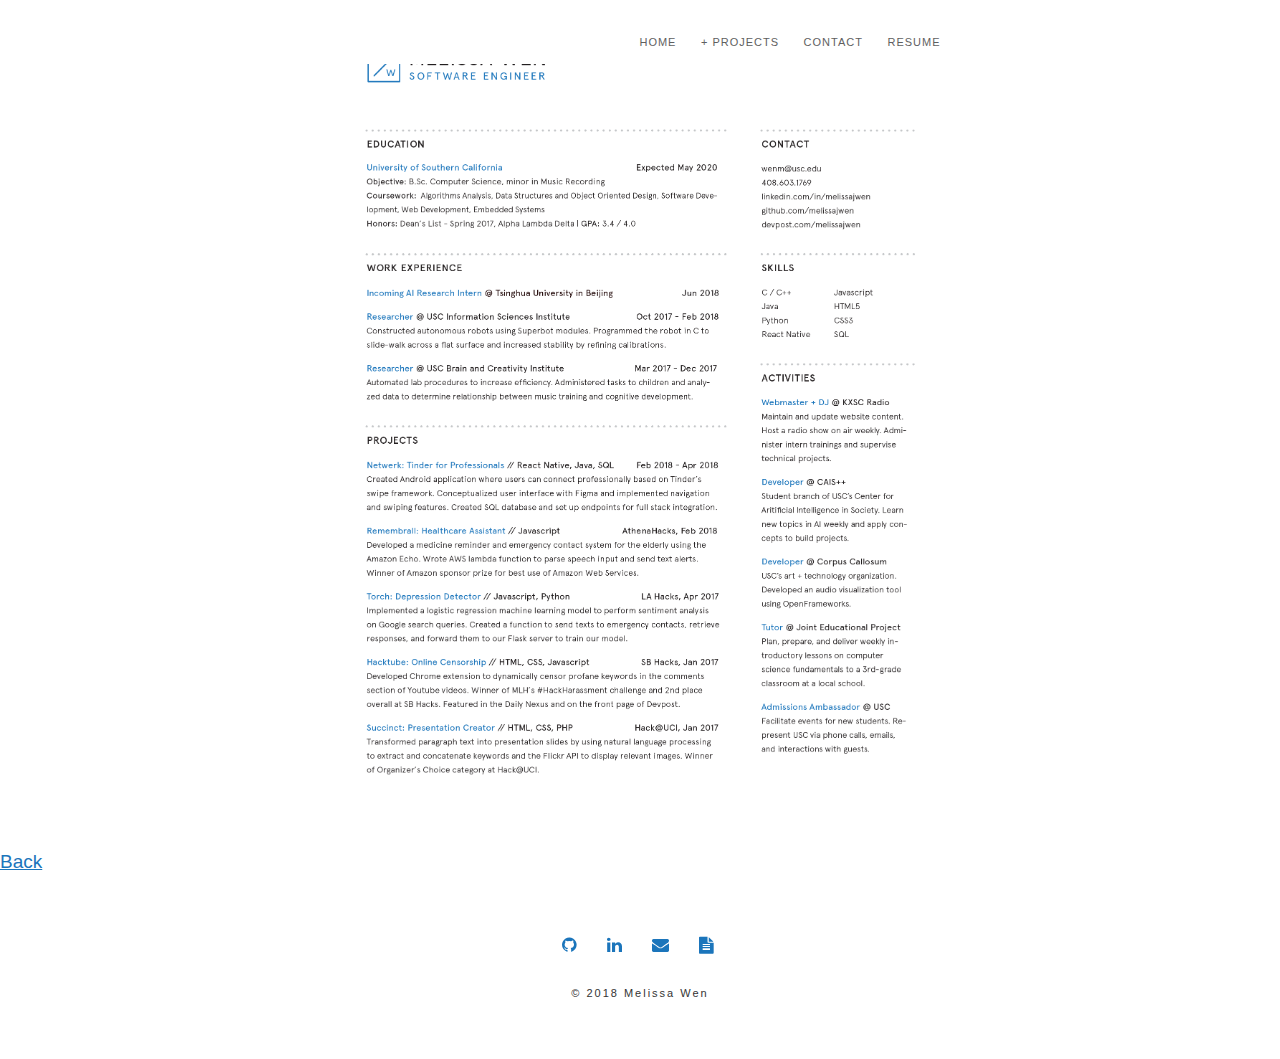
==== resume.html @ 757fb048 "redesign" ====
<!DOCTYPE html>
<html lang="en">
<head>

<meta charset="UTF-8">
<meta http-equiv="X-UA-Compatible" content="IE=edge">
<meta name="viewport" content="width=device-width, initial-scale=1, maximum-scale=1, user-scalable=no">
<title>Melissa Wen</title>
<meta name="description" content="">
<meta name="author" content="">
<meta name="keywords" content="Melissa Wen software engineer">

<!-- Mobile Specific Metas -->
<meta name="viewport" content="width=device-width, initial-scale=1">

<!-- FONT -->
<link href="//fonts.googleapis.com/css?family=Raleway:400,300,600" rel="stylesheet" type="text/css">
<link rel="stylesheet" href="https://maxcdn.bootstrapcdn.com/font-awesome/4.6.3/css/font-awesome.min.css">

<!-- CSS -->
<link rel="stylesheet" href="css/normalize.css">
<link rel="stylesheet" href="css/skeleton.css">

<!-- JS -->
<script src="js/jquery-1.11.3.min.js"></script>
<script src="js/bootstrap.min.js"></script>
<script src="js/ga.js"></script>


<!-- Favicon -->
<!-- –––––––––––––––––––––––––––––––––––––––––––––––––– -->
<!-- <link rel="shortcut icon" href="favicon.ico"> -->

<div id="navbar">
  <div class="row" style="width:125%; margin:auto" id="nav">
    <ul>
      <li><a href="index.html"><h6 style="color:#5f5f5f">HOME</h6></a></li>
      <li><a href="index.html"><h6 style="color:#5f5f5f">+ PROJECTS</h6></a></li> 
      <li><a href="index.html"><h6 style="color:#5f5f5f">CONTACT</h6></a></li> 
      <li><a href="resume.html"><h6 style="color:#5f5f5f">RESUME</h6></a></li> 
    </ul>
  </div>
</div>

</head>
<body>
    <p style="text-align:center;"><img src="resume.png" style="width:50%;"></p>
</div>

<h4><a href="index.html">Back</a></h4>

<footer>
  <div class="social">
    <a href="https://www.github.com/melissajwen" target="_blank" id="hvr-float">
    <i class="fa fa-github" aria-hidden="true"></i></a>
    <a href="https://www.linkedin.com/in/melissajwen" target="_blank"  id="hvr-float">
    <i class="fa fa-linkedin" aria-hidden="true"></i></a>
    <a href="mailto:wenm@usc.edu" id="hvr-float">
    <i class="fa fa-envelope" aria-hidden="true"></i></a>
    <a href="resume.html" id="hvr-float">
    <i class="fa fa-file-text" aria-hidden="true"></i></a>
  </div> 
  <h6 style="font-weight:300; letter-spacing: 2px; ">© 2018 Melissa Wen</h6><br><br>
</footer> 

</body>
</html>
---- css/skeleton.css ----
/*
* Skeleton V2.0.4
* Copyright 2014, Dave Gamache
* www.getskeleton.com
* Free to use under the MIT license.
* http://www.opensource.org/licenses/mit-license.php
* 12/29/2014
*/

/* COLOR: #1b75bb

/* Table of contents
â€“â€“â€“â€“â€“â€“â€“â€“â€“â€“â€“â€“â€“â€“â€“â€“â€“â€“â€“â€“â€“â€“â€“â€“â€“â€“â€“â€“â€“â€“â€“â€“â€“â€“â€“â€“â€“â€“â€“â€“â€“â€“â€“â€“â€“â€“â€“â€“â€“â€“
- Grid
- Base Styles
- Typography
- Links
- Buttons
- Forms
- Lists
- Code
- Tables
- Spacing
- Utilities
- Clearing
- Media Queries
*/

@import url('https://fonts.googleapis.com/css?family=Montserrat|Overpass');
@import url('https://fonts.googleapis.com/css?family=Work+Sans');

body b {
  font-weight: 400;
}


#full_size {
  overflow:visible;
  margin:auto;
  text-align:center;
  left:0;
  right:0;
  width:100%;
}

#gif {
  z-index:-3;
  float:center;
}

.arrow-up {
  font-size:40px;
  font-weight:200;
  color:#1b75bb;
  margin-right:3%;
  margin-bottom:1%;
}

.content{
  height:2000px;
}

#toTop {position:fixed;bottom:5px;right:5px;cursor:pointer;}

.headerimage {
  height:250px;
}

.headerimage h6 {
  color:#1B75BB;
  font-weight:500;
  text-align:center;
  letter-spacing:.15rem;
}

h6 a {
  color:#1B75BB;
  text-decoration: none;
}

h6 a:hover {
  -o-transition:.5s;
  -ms-transition:.5s;
  -moz-transition:.5s;
  -webkit-transition:.5s;
  transition:.5s;
  color: #3f9ce3;
}



#nav_bar {
  font-family:"Apercu", sans-serif;
  font-weight:400;
  color:#1b75bb;
  font-size:1em;
  text-align:left;
  -webkit-box-shadow: -1px -1px 48px -8px rgba(0,0,0,0.1);
  -moz-box-shadow: -1px -1px 48px -8px rgba(0,0,0,0.1);
  box-shadow: -1px -1px 48px -8px rgba(0,0,0,0.1);
  width:100%;
  background:white;
  z-index: 3;
  padding-top:10px;
  position: fixed;
  top: 0;
  transition: top 0.4s ease-in-out;
}

#navbar {
  font-family:"Apercu", sans-serif;
  font-weight:400;
  color:#1b75bb;
  font-size:1em;
  text-align:right;
  width:100%;
  padding-top:30px;
  position: fixed;
  background-color: white;
  top: 0;
  transition: top 0.4s ease-in-out;
  text-decoration: none;
}


#name {
  font-family:"Apercu", sans-serif;
  font-weight:500;
  color:#1867a5;
  padding-top:5%;
  text-align:left;
  font-size:2.6em;
}


#nav_name a{
  font-family:"Apercu", sans-serif;
  font-weight:400;
  color:#1b75bb;
  font-size:1.3em;
  text-align:left;
  text-decoration: none;
}

/* Dropdown Button */
.dropbtn {
    padding: 16px;
    color:#5f5f5f;
    border: none;
}

/* The container <div> - needed to position the dropdown content */
.dropdown {
    position: relative;
    display: inline-block;
}

/* Dropdown Content (Hidden by Default) */
.dropdown-content {
    display: none;
    position: absolute;
    background-color: #f1f1f1;
    min-width: 160px;
    box-shadow: 0px 8px 16px 0px rgba(0,0,0,0.2);
    z-index: 1;
}

/* Links inside the dropdown */
.dropdown-content a {
    color: black;
    padding: 12px 16px;
    text-decoration: none;
    display: block;
}

/* Change color of dropdown links on hover *//*
.dropdown-content a:hover {background-color: #ddd}*/

/* Show the dropdown menu on hover */
.dropdown:hover .dropdown-content {
    display: block;
}

#name h6 {
  color:#1B75BB;
}

#about a {
  text-decoration: none;
  color:#1B75BB;
  font-weight:300;
}

#about {
  font-size:13px;
  text-align:left;
  font-weight:300;
}

#about h1 {
  color:#1B75BB;
}

#about h6 {
  color:#1B75BB;
}

#about a:hover {
  -o-transition:.5s;
  -ms-transition:.5s;
  -moz-transition:.5s;
  -webkit-transition:.5s;
  transition:.5s;
  color: #3f9ce3;
}

#title {
  height:4rem;
  background:#f4f4f4;
  padding:1rem;
}

#project_details {
  margin:auto;
  text-align: center;
}

#project_details a {
  text-decoration: none;
  color:#333;
  padding-bottom:2px;
  border-bottom:2px solid #1b75bb;
}

#project_details a:hover {
  -o-transition:.5s;
  -ms-transition:.5s;
  -moz-transition:.5s;
  -webkit-transition:.5s;
  transition:.5s;
  color: #3f9ce3;
}

#select {
  font-weight:900;
  line-height: 0;
  color:#1b75bb;

}

header {
  top: 0;
  transition: top 0.2s ease-in-out;
  width: 100%;
}

/* navbar */

#nav {
  margin:auto;
  text-align:center;
}

#nav h6 {
  font-weight:400;
  font-color:#3f9ce3;
}

#nav ul {
  list-style: none;
  width:100%;
  padding:0;
  margin:0% auto 0;
}

#nav ul a {
  color:#333;
  font-weight:400;
  text-decoration: none;
}


#nav li {
  float:center;
  margin:auto;
  margin-right:2rem;
  display:inline-block;
  font-weight:400;
}

#arrow_back {
  font-size:1.2em;
  margin:2rem 0 0;
}

#arrow_back i {
  color:black;
}

#arrow_back i:hover {
  color:#1b75bb;
  -o-transition:.5s;
  -ms-transition:.5s;
  -moz-transition:.5s;
  -webkit-transition:.5s;
  transition:.5s;

}

#img_profile {
  height:140px;
  width:140px;
  border-radius: 50%;
  /*background-image:url("../img/prof.jpg");*/
  background-size:cover;
  margin:0 auto 2em;
  -webkit-box-shadow: 2px 5px 12px -4px rgba(186,186,186,0.26);
  -moz-box-shadow: 2px 5px 12px -4px rgba(186,186,186,0.26);
  box-shadow: 2px 5px 12px -4px rgba(186,186,186,0.26);

}

#shadow img {
  max-width:100%;
  max-height:100%;
}

#shadow {
  -webkit-box-shadow: 3px 3px 12px -4px rgba(186,186,186,0.26);
  -moz-box-shadow: 3px 3px 12px -4px rgba(186,186,186,0.26);
  box-shadow: 3px 3px 12px -4px rgba(186,186,186,0.26);
}

#quote {
  padding: 0 5%;
  border-left:3px;
}

#img_project img {
  height:140px;
  width:140px;
  border-radius: 50%;
  background-size:cover;
  margin:0 auto 2em;
  opacity: 1;
  -webkit-box-shadow: 2px 5px 12px -4px rgba(186,186,186,0.26);
  -moz-box-shadow: 2px 5px 12px -4px rgba(186,186,186,0.26);
  box-shadow: 2px 5px 12px -4px rgba(186,186,186,0.26);

}

.project a {
  text-decoration: none;
  text-decoration: none;
  color:#333;
  font-weight:400;
}

.project a:hover {
  -o-transition:.5s;
  -ms-transition:.5s;
  -moz-transition:.5s;
  -webkit-transition:.5s;
  transition:.5s;
  color:#3f9ce3;
}

.project img:hover {
  opacity: 0.4;
  -o-transition:.5s;
  -ms-transition:.5s;
  -moz-transition:.5s;
  -webkit-transition:.5s;
  transition:.5s;
  width:100%;
}

.wrapper {
  width:90%;
  max-width:850px;
  margin:auto;
}


footer {
  text-align:center;
  bottom:0;
  width:100%;
  height:50px;
  margin-top:6rem;
  margin-bottom:6rem;

}

#nav_bar .social {
  font-size:17px;
  margin:0rem auto;
  text-align:right;
  margin-right:0;
}


#navbar a:hover {
  font-color: #3f9ce3;
}

#navbar i:hover {
  font-color:black;
}

footer .social {
  margin:2% 10px;
  background:none;
  border-radius:0;
}

.social {
  font-size:17px;
  margin:1rem auto;
}

.social a {
  color:#1B75BB;
}

.social a:hover {
  -o-transition:.5s;
  -ms-transition:.5s;
  -moz-transition:.5s;
  -webkit-transition:.5s;
  transition:.5s;
  color: #3f9ce3;
}

.social i {
  margin:0 10px;
  background:none;
  border-radius:0;
}

#about .social i {
  margin:0 15px 0 0;
}

/* Hover effects */

#hvr-float {
  display: inline-block;
  margin-right:4px;
  vertical-align: middle;
  -webkit-transform: perspective(1px) translateZ(0);
  transform: perspective(1px) translateZ(0);
  box-shadow: 0 0 1px transparent;
  -webkit-transition-duration: 0.3s;
  transition-duration: 0.3s;
  -webkit-transition-property: transform;
  transition-property: transform;
  -webkit-transition-timing-function: ease-out;
  transition-timing-function: ease-out;
}
#hvr-float:hover, #hvr-float:focus, #hvr-float:active {
  -webkit-transform: translateY(-6px);
  transform: translateY(-6px);
}


/* Grid
â€“â€“â€“â€“â€“â€“â€“â€“â€“â€“â€“â€“â€“â€“â€“â€“â€“â€“â€“â€“â€“â€“â€“â€“â€“â€“â€“â€“â€“â€“â€“â€“â€“â€“â€“â€“â€“â€“â€“â€“â€“â€“â€“â€“â€“â€“â€“â€“â€“â€“ */
.container {
  position: relative;
  width: 100%;
  max-width: 960px;
  margin: 0 auto;
  padding: 0 20px;
  box-sizing: border-box; }
.column,
.columns {
  width: 100%;
  float: left;
  box-sizing: border-box; }

/* For devices larger than 400px */
@media (min-width: 400px) {
  .container {
    width: 85%;
    padding: 0; }
}

/* For devices larger than 550px */
@media (min-width: 550px) {
  .container {
    width: 80%; }
  .column,
  .columns {
    margin-left: 4%; }
  .column:first-child,
  .columns:first-child {
    margin-left: 0; }

  .one.column,
  .one.columns                    { width: 4.66666666667%; }
  .two.columns                    { width: 13.3333333333%; }
  .three.columns                  { width: 22%;            }
  .four.columns                   { width: 30.6666666667%; }
  .five.columns                   { width: 39.3333333333%; }
  .six.columns                    { width: 48%; margin:0 1%;            }
  .seven.columns                  { width: 56.6666666667%; }
  .eight.columns                  { width: 65.3333333333%; }
  .nine.columns                   { width: 74.0%;          }
  .ten.columns                    { width: 82.6666666667%; }
  .eleven.columns                 { width: 91.3333333333%; }
  .twelve.columns                 { width: 100%; margin-left: 0; }

  .one-third.column               { width: 30.6666666667%; }
  .two-thirds.column              { width: 65.3333333333%; }

  .one-half.column                { width: 48%; }

  /* Offsets */
  .offset-by-one.column,
  .offset-by-one.columns          { margin-left: 8.66666666667%; }
  .offset-by-two.column,
  .offset-by-two.columns          { margin-left: 17.3333333333%; }
  .offset-by-three.column,
  .offset-by-three.columns        { margin-left: 26%;            }
  .offset-by-four.column,
  .offset-by-four.columns         { margin-left: 34.6666666667%; }
  .offset-by-five.column,
  .offset-by-five.columns         { margin-left: 43.3333333333%; }
  .offset-by-six.column,
  .offset-by-six.columns          { margin-left: 52%;            }
  .offset-by-seven.column,
  .offset-by-seven.columns        { margin-left: 60.6666666667%; }
  .offset-by-eight.column,
  .offset-by-eight.columns        { margin-left: 69.3333333333%; }
  .offset-by-nine.column,
  .offset-by-nine.columns         { margin-left: 78.0%;          }
  .offset-by-ten.column,
  .offset-by-ten.columns          { margin-left: 86.6666666667%; }
  .offset-by-eleven.column,
  .offset-by-eleven.columns       { margin-left: 95.3333333333%; }

  .offset-by-one-third.column,
  .offset-by-one-third.columns    { margin-left: 34.6666666667%; }
  .offset-by-two-thirds.column,
  .offset-by-two-thirds.columns   { margin-left: 69.3333333333%; }

  .offset-by-one-half.column,
  .offset-by-one-half.columns     { margin-left: 52%; }

}


/* Base Styles
â€“â€“â€“â€“â€“â€“â€“â€“â€“â€“â€“â€“â€“â€“â€“â€“â€“â€“â€“â€“â€“â€“â€“â€“â€“â€“â€“â€“â€“â€“â€“â€“â€“â€“â€“â€“â€“â€“â€“â€“â€“â€“â€“â€“â€“â€“â€“â€“â€“â€“ */
/* NOTE
html is set to 62.5% so that all the REM measurements throughout Skeleton
are based on 10px sizing. So basically 1.5rem = 15px :) */
html {
  font-size: 62.5%; }
body {
  font-size: 1.4em; /* currently ems cause chrome bug misinterpreting rems on body element */
  line-height: 1.6;
  font-family: "Apercu", "HelveticaNeue", "Helvetica Neue", Helvetica, Arial, sans-serif;
  color: #333; 
  letter-spacing: 0.6px;
}


/* Typography
â€“â€“â€“â€“â€“â€“â€“â€“â€“â€“â€“â€“â€“â€“â€“â€“â€“â€“â€“â€“â€“â€“â€“â€“â€“â€“â€“â€“â€“â€“â€“â€“â€“â€“â€“â€“â€“â€“â€“â€“â€“â€“â€“â€“â€“â€“â€“â€“â€“â€“ */
h1, h2, h3, h4, h5, h6 {
  margin-top: 0;
  margin-bottom: 1.2rem;
  font-weight: 300; }
h1 { font-size: 4.0rem; line-height: 1.2;  letter-spacing: -.1rem;}
h2 { font-size: 3.2rem; line-height: 1.25; letter-spacing: 0rem; text-align: center; font-weight:200;}
h3 { font-size: 1.4rem; line-height: 1.3;  letter-spacing: -.1rem;}
h4 { font-size: 2rem; line-height: 1; letter-spacing:0; color:#1b75bb; font-weight:500; }
h5 { font-size: 1.7rem; line-height: 1.5;  letter-spacing: -.05rem; font-weight:300;}
h6 { font-size: 1.1rem; line-height: 1.6; letter-spacing:.1rem; font-weight:400; }

/* Larger than phablet */
@media (min-width: 550px) {
  h1 { font-size: 7.0rem; }
  h2 { font-size: 4rem; font-weight:300; text-align:center;}
  h3 { font-size: 1.4rem; color:#1b75bb;}
  h4 { font-size: 1.9rem; line-height:1, color:#1b75bb; font-weight:500;}
  h5 { font-size: 1.4rem; font-weight:300;}
  h6 { font-size: 1.1rem; letter-spacing:.1rem; font-weight:400;}
}

p {
  margin-top: 0; }


/* Links
â€“â€“â€“â€“â€“â€“â€“â€“â€“â€“â€“â€“â€“â€“â€“â€“â€“â€“â€“â€“â€“â€“â€“â€“â€“â€“â€“â€“â€“â€“â€“â€“â€“â€“â€“â€“â€“â€“â€“â€“â€“â€“â€“â€“â€“â€“â€“â€“â€“â€“ */
a {
  color: #1b75bb; }
a:hover {
  color: #3f9ce3; }


/* Buttons
â€“â€“â€“â€“â€“â€“â€“â€“â€“â€“â€“â€“â€“â€“â€“â€“â€“â€“â€“â€“â€“â€“â€“â€“â€“â€“â€“â€“â€“â€“â€“â€“â€“â€“â€“â€“â€“â€“â€“â€“â€“â€“â€“â€“â€“â€“â€“â€“â€“â€“ */
.button,
button,
input[type="submit"],
input[type="reset"],
input[type="button"] {
  display: inline-block;
  height: 38px;
  padding: 0 30px;
  color: #555;
  text-align: center;
  font-size: 1rem;
  font-weight: 400;
  line-height: 38px;
  letter-spacing: .1rem;
  text-transform: uppercase;
  text-decoration: none;
  white-space: nowrap;
  background-color: transparent;
  border-radius: 4px;
  border: 1px solid #bbb;
  cursor: pointer;
  box-sizing: border-box; }
.button:hover,
button:hover,
input[type="submit"]:hover,
input[type="reset"]:hover,
input[type="button"]:hover,
.button:focus,
button:focus,
input[type="submit"]:focus,
input[type="reset"]:focus,
input[type="button"]:focus {
  color: #333;
  border-color: #888;
  outline: 0; }
.button.button-primary,
button.button-primary,
input[type="submit"].button-primary,
input[type="reset"].button-primary,
input[type="button"].button-primary {
  color: #FFF;
  background-color:#1b75bb;
  border-color:#1b75bb; }
.button.button-primary:hover,
button.button-primary:hover,
input[type="submit"].button-primary:hover,
input[type="reset"].button-primary:hover,
input[type="button"].button-primary:hover,
.button.button-primary:focus,
button.button-primary:focus,
input[type="submit"].button-primary:focus,
input[type="reset"].button-primary:focus,
input[type="button"].button-primary:focus {
  color: #FFF;
  -o-transition:.5s;
  -ms-transition:.5s;
  -moz-transition:.5s;
  -webkit-transition:.5s;
  transition:.5s;
  background-color: #F2542D;
  border-color: #F2542D; }


/* Forms
â€“â€“â€“â€“â€“â€“â€“â€“â€“â€“â€“â€“â€“â€“â€“â€“â€“â€“â€“â€“â€“â€“â€“â€“â€“â€“â€“â€“â€“â€“â€“â€“â€“â€“â€“â€“â€“â€“â€“â€“â€“â€“â€“â€“â€“â€“â€“â€“â€“â€“ */
input[type="email"],
input[type="number"],
input[type="search"],
input[type="text"],
input[type="tel"],
input[type="url"],
input[type="password"],
textarea,
select {
  height: 38px;
  padding: 6px 10px; /* The 6px vertically centers text on FF, ignored by Webkit */
  background-color: #fff;
  border: 1px solid #D1D1D1;
  border-radius: 4px;
  box-shadow: none;
  box-sizing: border-box; }
/* Removes awkward default styles on some inputs for iOS */
input[type="email"],
input[type="number"],
input[type="search"],
input[type="text"],
input[type="tel"],
input[type="url"],
input[type="password"],
textarea {
  -webkit-appearance: none;
     -moz-appearance: none;
          appearance: none; }
textarea {
  min-height: 65px;
  padding-top: 6px;
  padding-bottom: 6px; }
input[type="email"]:focus,
input[type="number"]:focus,
input[type="search"]:focus,
input[type="text"]:focus,
input[type="tel"]:focus,
input[type="url"]:focus,
input[type="password"]:focus,
textarea:focus,
select:focus {
  border: 1px solid #33C3F0;
  outline: 0; }
label,
legend {
  display: block;
  margin-bottom: .5rem;
  font-weight: 600; }
fieldset {
  padding: 0;
  border-width: 0; }
input[type="checkbox"],
input[type="radio"] {
  display: inline; }
label > .label-body {
  display: inline-block;
  margin-left: .5rem;
  font-weight: normal; }


/* Lists
â€“â€“â€“â€“â€“â€“â€“â€“â€“â€“â€“â€“â€“â€“â€“â€“â€“â€“â€“â€“â€“â€“â€“â€“â€“â€“â€“â€“â€“â€“â€“â€“â€“â€“â€“â€“â€“â€“â€“â€“â€“â€“â€“â€“â€“â€“â€“â€“â€“â€“ */
ul {
  list-style: circle inside; }
ol {
  list-style: decimal inside; }
ol, ul {
  padding-left: 0;
  margin-top: 0; }
ul ul,
ul ol,
ol ol,
ol ul {
  margin: 1.5rem 0 1.5rem 3rem;
  font-size: 90%; }
li {
  margin-bottom: 1rem; }


/* Code
â€“â€“â€“â€“â€“â€“â€“â€“â€“â€“â€“â€“â€“â€“â€“â€“â€“â€“â€“â€“â€“â€“â€“â€“â€“â€“â€“â€“â€“â€“â€“â€“â€“â€“â€“â€“â€“â€“â€“â€“â€“â€“â€“â€“â€“â€“â€“â€“â€“â€“ */
code {
  padding: .2rem .5rem;
  margin: 0 .2rem;
  font-size: 90%;
  white-space: nowrap;
  background: #F1F1F1;
  border: 1px solid #E1E1E1;
  border-radius: 4px; }
pre > code {
  display: block;
  padding: 1rem 1.5rem;
  white-space: pre; }


/* Tables
â€“â€“â€“â€“â€“â€“â€“â€“â€“â€“â€“â€“â€“â€“â€“â€“â€“â€“â€“â€“â€“â€“â€“â€“â€“â€“â€“â€“â€“â€“â€“â€“â€“â€“â€“â€“â€“â€“â€“â€“â€“â€“â€“â€“â€“â€“â€“â€“â€“â€“ */
th,
td {
  padding: 12px 15px;
  text-align: left;
  border-bottom: 1px solid #E1E1E1; }
th:first-child,
td:first-child {
  padding-left: 0; }
th:last-child,
td:last-child {
  padding-right: 0; }


/* Spacing
â€“â€“â€“â€“â€“â€“â€“â€“â€“â€“â€“â€“â€“â€“â€“â€“â€“â€“â€“â€“â€“â€“â€“â€“â€“â€“â€“â€“â€“â€“â€“â€“â€“â€“â€“â€“â€“â€“â€“â€“â€“â€“â€“â€“â€“â€“â€“â€“â€“â€“ */
button,
.button {
  margin-bottom: 1rem; }
input,
textarea,
select,
fieldset {
  margin-bottom: 1.5rem; }
pre,
blockquote,
dl,
figure,
table,
p,
ul,
ol,
form {
  margin-bottom: 2.5rem; }


/* Utilities
â€“â€“â€“â€“â€“â€“â€“â€“â€“â€“â€“â€“â€“â€“â€“â€“â€“â€“â€“â€“â€“â€“â€“â€“â€“â€“â€“â€“â€“â€“â€“â€“â€“â€“â€“â€“â€“â€“â€“â€“â€“â€“â€“â€“â€“â€“â€“â€“â€“â€“ */
.u-full-width {
  width: 100%;
  box-sizing: border-box; }
.u-max-full-width {
  max-width: 100%;
  box-sizing: border-box; }
.u-pull-right {
  float: right; }
.u-pull-left {
  float: left; }


/* Misc
â€“â€“â€“â€“â€“â€“â€“â€“â€“â€“â€“â€“â€“â€“â€“â€“â€“â€“â€“â€“â€“â€“â€“â€“â€“â€“â€“â€“â€“â€“â€“â€“â€“â€“â€“â€“â€“â€“â€“â€“â€“â€“â€“â€“â€“â€“â€“â€“â€“â€“ */
hr {
  margin-top: 3rem;
  margin-bottom: 3.5rem;
  border-width: 0;
  border-top: 1px solid #E1E1E1; }


/* Clearing
â€“â€“â€“â€“â€“â€“â€“â€“â€“â€“â€“â€“â€“â€“â€“â€“â€“â€“â€“â€“â€“â€“â€“â€“â€“â€“â€“â€“â€“â€“â€“â€“â€“â€“â€“â€“â€“â€“â€“â€“â€“â€“â€“â€“â€“â€“â€“â€“â€“â€“ */

/* Self Clearing Goodness */
.container:after,
.row:after,
.u-cf {
  content: "";
  display: table;
  clear: both; }


/* Media Queries
â€“â€“â€“â€“â€“â€“â€“â€“â€“â€“â€“â€“â€“â€“â€“â€“â€“â€“â€“â€“â€“â€“â€“â€“â€“â€“â€“â€“â€“â€“â€“â€“â€“â€“â€“â€“â€“â€“â€“â€“â€“â€“â€“â€“â€“â€“â€“â€“â€“â€“ */
/*
Note: The best way to structure the use of media queries is to create the queries
near the relevant code. For example, if you wanted to change the styles for buttons
on small devices, paste the mobile query code up in the buttons section and style it
there.
*/

@media (max-width:400px) {
  .headerimage {
    height:260px;
    overflow-x:hidden;

  }
  #backshape {
  height:70px;
  overflow-x:hidden;
  overflow-y:hidden;

}

#name {
  margin-top:8%;
}

  #filler {
    height:0px;
  }

#margin_top {
  margin-top:50%;
}

}

/* Larger than mobile */
@media (min-width: 400px) {
  .wrapper {
  width:90%;
  max-width:850px;
  margin:auto;
  padding-top:15%;
}

  #filler {
    height:0px;
  }

#backshape {
  height:70px;
}

.headerimage {
  height:250px;
}

#name {
  font-size:2em;
  padding-top:15%;
}

#margin_top {
  margin-top:30%;
}

/* Larger than phablet (also point when grid becomes active) */
@media (min-width: 550px) {
  .headerimage {
  height:150px;
}

#name {
  padding-top:10%;
  font-size:2.2em;
}

#about {
  margin-left:2%;
}

#margin_top {
  margin-top:15%;
}

}

/* Larger than tablet */
@media (min-width: 750px) {
  .headerimage {
  height:200px;
}


#backshape {
  height:100px;
}

#margin_top {
  margin-top:15%;
}

#name {
  font-size:2.4em;
}

}

/* Larger than desktop */
@media (min-width: 1000px) {
  .wrapper {
  width:90%;
  max-width:850px;
  margin:auto;
  padding-top:5%;
}
.headerimage {
  height:250px;
}
}

/* Larger than Desktop HD */
@media (min-width: 1400px) {
  .wrapper {
  width:90%;
  max-width:850px;
  margin:auto;
}
}








/**
 * Featherlight â€“ ultra slim jQuery lightbox
 * Version 1.7.8 - http://noelboss.github.io/featherlight/
 *
 * Copyright 2017, NoÃ«l Raoul Bossart (http://www.noelboss.com)
 * MIT Licensed.
**/
@media all {
  html.with-featherlight {
    /* disable global scrolling when featherlights are visible */
    overflow: hidden;
  }

  .featherlight {
    display: none;

    /* dimensions: spanning the background from edge to edge */
    position:fixed;
    top: 0; right: 0; bottom: 0; left: 0;
    z-index: 2147483647; /* z-index needs to be >= elements on the site. */

    /* position: centering content */
    text-align: center;

    /* insures that the ::before pseudo element doesn't force wrap with fixed width content; */
    white-space: nowrap;

    /* styling */
    cursor: pointer;
    background: #333;
    /* IE8 "hack" for nested featherlights */
    background: rgba(0, 0, 0, 0);
  }

  /* support for nested featherlights. Does not work in IE8 (use JS to fix) */
  .featherlight:last-of-type {
    background: rgba(0, 0, 0, 0.8);
  }

  .featherlight:before {
    /* position: trick to center content vertically */
    content: '';
    display: inline-block;
    height: 100%;
    vertical-align: middle;
  }

  .featherlight .featherlight-content {
    /* make content container for positioned elements (close button) */
    position: relative;

    /* position: centering vertical and horizontal */
    text-align: left;
    vertical-align: middle;
    display: inline-block;

    /* dimensions: cut off images */
    overflow: auto;
    padding: 25px 25px 0;
    border-bottom: 25px solid transparent;

    /* dimensions: handling large content */
    margin-left: 5%;
    margin-right: 5%;
    max-height: 95%;

    /* styling */
    background: #fff;
    cursor: auto;

    /* reset white-space wrapping */
    white-space: normal;
  }

  /* contains the content */
  .featherlight .featherlight-inner {
    /* make sure its visible */
    display: block;
  }

  /* don't show these though */
  .featherlight script.featherlight-inner,
  .featherlight link.featherlight-inner,
  .featherlight style.featherlight-inner {
    display: none;
  }

  .featherlight .featherlight-close-icon {
    /* position: centering vertical and horizontal */
    position: absolute;
    z-index: 9999;
    top: 0;
    right: 0;

    /* dimensions: 25px x 25px */
    line-height: 25px;
    width: 25px;

    /* styling */
    cursor: pointer;
    text-align: center;
    font-family: Apercu, sans-serif;
    background: #fff; /* Set the background in case it overlaps the content */
    background: rgba(255, 255, 255, 0.3);
    color: #000;
    border: none;
    padding: 0;
  }

  /* See http://stackoverflow.com/questions/16077341/how-to-reset-all-default-styles-of-the-html5-button-element */
  .featherlight .featherlight-close-icon::-moz-focus-inner {
    border: 0;
    padding: 0;
  }

  .featherlight .featherlight-image {
    /* styling */
    width: 100%;
  }


  .featherlight-iframe .featherlight-content {
    /* removed the border for image croping since iframe is edge to edge */
    border-bottom: 0;
    padding: 0;
    -webkit-overflow-scrolling: touch;
    overflow-y: scroll;
  }

  .featherlight iframe {
    /* styling */
    border: none;
  }

  .featherlight * { /* See https://github.com/noelboss/featherlight/issues/42 */
    -webkit-box-sizing: border-box;
    -moz-box-sizing: border-box;
    box-sizing: border-box;
  }
}

/* handling phones and small screens */
@media only screen and (max-width: 1024px) {
  .featherlight .featherlight-content {
    /* dimensions: maximize lightbox with for small screens */
    margin-left: 0;
    margin-right: 0;
    max-height: 98%;

    padding: 10px 10px 0;
    border-bottom: 10px solid transparent;
  }
}
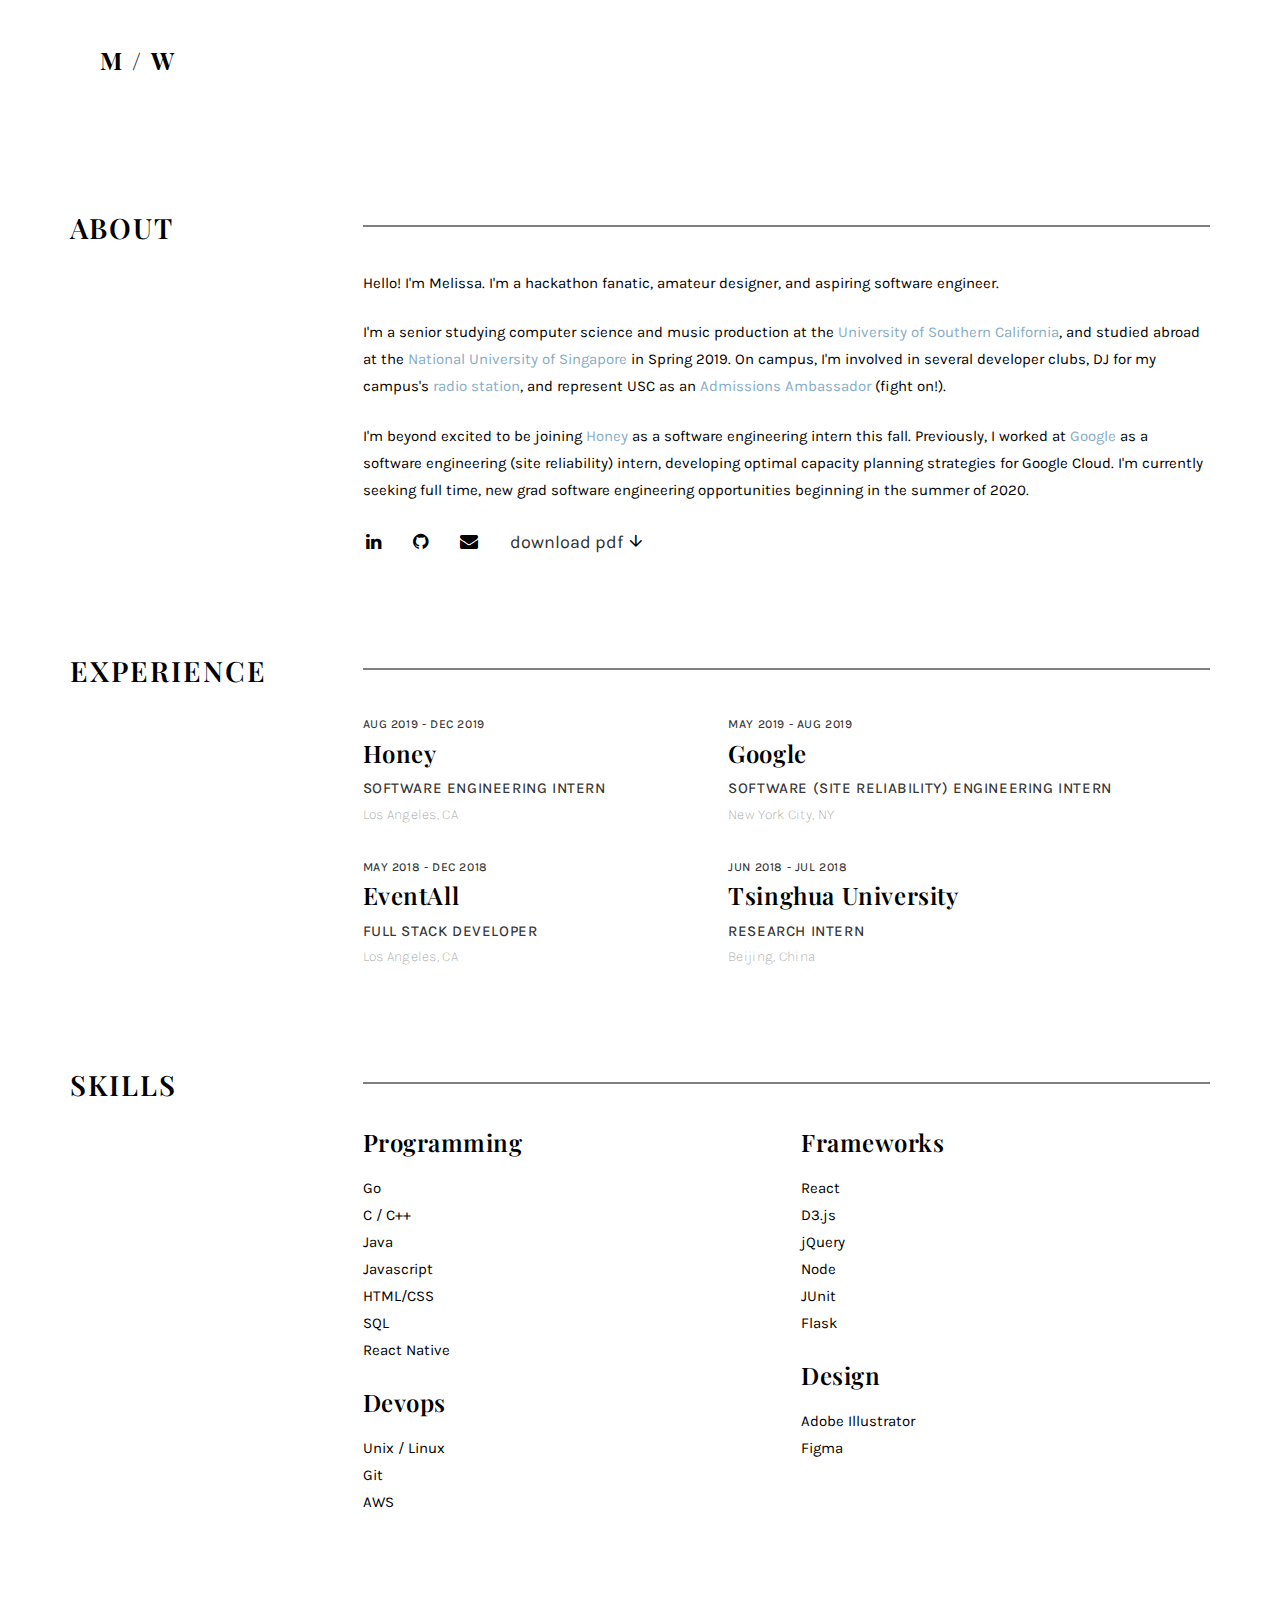
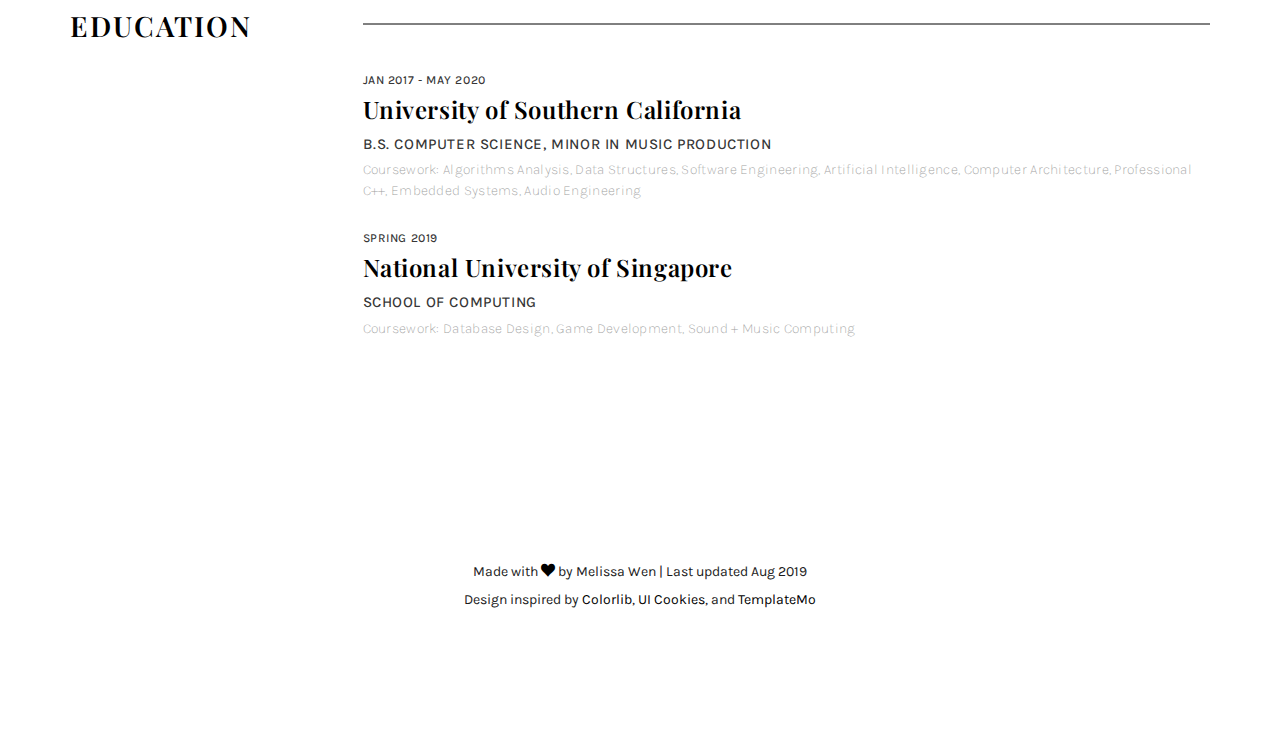
==== commit 543ee9c5: "v4" ====
--- a/resume.html
+++ b/resume.html
@@ -1,67 +1,284 @@
 <!DOCTYPE html>
-<html lang="en">
+<html>
 <head>
-
-<meta charset="UTF-8">
-<meta http-equiv="X-UA-Compatible" content="IE=edge">
-<meta name="viewport" content="width=device-width, initial-scale=1, maximum-scale=1, user-scalable=no">
-<title>Melissa Wen</title>
-<meta name="description" content="">
-<meta name="author" content="">
-<meta name="keywords" content="Melissa Wen software engineer">
-
-<!-- Mobile Specific Metas -->
-<meta name="viewport" content="width=device-width, initial-scale=1">
-
-<!-- FONT -->
-<link href="//fonts.googleapis.com/css?family=Raleway:400,300,600" rel="stylesheet" type="text/css">
-<link rel="stylesheet" href="https://maxcdn.bootstrapcdn.com/font-awesome/4.6.3/css/font-awesome.min.css">
-
-<!-- CSS -->
-<link rel="stylesheet" href="css/normalize.css">
-<link rel="stylesheet" href="css/skeleton.css">
-
-<!-- JS -->
-<script src="js/jquery-1.11.3.min.js"></script>
-<script src="js/bootstrap.min.js"></script>
-<script src="js/ga.js"></script>
-
-
-<!-- Favicon -->
-<!-- –––––––––––––––––––––––––––––––––––––––––––––––––– -->
-<!-- <link rel="shortcut icon" href="favicon.ico"> -->
-
-<div id="navbar">
-  <div class="row" style="width:125%; margin:auto" id="nav">
-    <ul>
-      <li><a href="index.html"><h6 style="color:#5f5f5f">HOME</h6></a></li>
-      <li><a href="index.html"><h6 style="color:#5f5f5f">+ PROJECTS</h6></a></li> 
-      <li><a href="index.html"><h6 style="color:#5f5f5f">CONTACT</h6></a></li> 
-      <li><a href="resume.html"><h6 style="color:#5f5f5f">RESUME</h6></a></li> 
-    </ul>
-  </div>
-</div>
-
+    <meta charset="utf-8">
+    <meta content="IE=edge" http-equiv="X-UA-Compatible">
+    <title>Melissa Wen - Resume</title>
+
+    <!-- Place favicon.ico and apple-touch-icon.png in the root directory -->
+    <link href="favicon.ico" rel="shortcut icon">
+
+    <link href="https://fonts.googleapis.com/css?family=Karla" rel="stylesheet">
+    <link href="https://fonts.googleapis.com/css?family=Playfair+Display:400,400i,500,600,700" rel="stylesheet"><!-- Animate.css -->
+    <link href="css/animate.css" rel="stylesheet">
+
+    <!-- Icomoon Icon Fonts-->
+    <link href="css/icomoon.css" rel="stylesheet">
+
+    <!-- Bootstrap  -->
+    <link href="css/bootstrap.css" rel="stylesheet">
+
+    <!-- Magnific Popup -->
+    <link href="css/magnific-popup.css" rel="stylesheet">
+    <link href="https://cdnjs.cloudflare.com/ajax/libs/font-awesome/4.7.0/css/font-awesome.min.css" rel="stylesheet">
+    <link href="css/style.css" rel="stylesheet">
+
+    <!-- Modernizr JS -->
+    <script src="js/modernizr-2.6.2.min.js"></script>
+
+    <!-- FOR IE9 below -->
+    <!--[if lt IE 9]>
+    <script src="js/respond.min.js"></script>
+    <![endif]-->
 </head>
 <body>
-    <p style="text-align:center;"><img src="resume.png" style="width:50%;"></p>
-</div>
-
-<h4><a href="index.html">Back</a></h4>
-
-<footer>
-  <div class="social">
-    <a href="https://www.github.com/melissajwen" target="_blank" id="hvr-float">
-    <i class="fa fa-github" aria-hidden="true"></i></a>
-    <a href="https://www.linkedin.com/in/melissajwen" target="_blank"  id="hvr-float">
-    <i class="fa fa-linkedin" aria-hidden="true"></i></a>
-    <a href="mailto:wenm@usc.edu" id="hvr-float">
-    <i class="fa fa-envelope" aria-hidden="true"></i></a>
-    <a href="resume.html" id="hvr-float">
-    <i class="fa fa-file-text" aria-hidden="true"></i></a>
-  </div> 
-  <h6 style="font-weight:300; letter-spacing: 2px; ">© 2018 Melissa Wen</h6><br><br>
-</footer> 
-
+    <header>
+        <div class="container">
+            <div class="row">
+                <div class="navbar-header">
+                    <div class="navbar-brand">
+                        <a class="logo" href="index.html" style="padding-left:30px;">M/W</a>
+                    </div>
+                </div>
+            </div>
+        </div>
+    </header><!-- ABOUT -->
+    <section class="section" style="margin-top: 200px;">
+        <div class="container">
+            <div class="row">
+                <div class="col-md-3">
+                    <h1>About</h1>
+                </div>
+                <div class="col-md-9">
+                    <svg height="50" width="100%">
+                    <line style="stroke:#000;stroke-width:1" x1="0" x2="100%" y1="16" y2="16"></line></svg>
+                    <p>Hello! I'm Melissa. I'm a hackathon fanatic, amateur designer, and aspiring software engineer.</p>
+                    <p>I'm a senior studying computer science and music production at the <a href="https://usc.edu">University of Southern California</a>, and studied abroad at the <a href="http://nus.edu.sg/">National University of Singapore</a> in Spring 2019. On campus, I'm involved in several developer clubs, DJ for my campus's <a href="https://kxsc.org/">radio station</a>, and represent USC as an <a href="https://orientation.usc.edu/spring-admit-ambassadors/">Admissions Ambassador</a> (fight on!).</p>
+                    <p>I'm beyond excited to be joining <a href="https://www.joinhoney.com/">Honey</a> as a software engineering intern this fall. Previously, I worked at <a href="https://google.com">Google</a> as a software engineering (site reliability) intern, developing optimal capacity planning strategies for Google Cloud. I'm currently seeking full time, new grad software engineering opportunities beginning in the summer of 2020.</p>
+                    <ul class="social-icon">
+                        <li>
+                            <a href="https://linkedin.com/in/melissajwen"><i aria-hidden="true" class="fa fa-linkedin"></i></a>
+                        </li>
+                        <li>
+                            <a href="https://github.com/melissajwen"><i aria-hidden="true" class="fa fa-github"></i></a>
+                        </li>
+                        <li>
+                            <a href="mailto:melissajwen@gmail.com"><i aria-hidden="true" class="fa fa-envelope"></i></a>
+                        </li>
+                        <li style="list-style: none; display: inline">
+                            <a href="static/Melissa_Wen_Resume.pdf" download>download pdf <i class="icon-arrow-down3"></i></a>
+                        </li>
+                    </ul>
+                </div>
+            </div>
+        </div>
+    </section><!-- EXPERIENCE -->
+    <section class="section">
+        <div class="container">
+            <div class="row">
+                <div class="col-md-3">
+                    <h1>Experience</h1>
+                </div>
+                <div class="col-md-9">
+                    <svg height="50" width="100%">
+                    <line style="stroke:#000;stroke-width:1" x1="0" x2="100%" y1="16" y2="16"></line></svg>
+                    <div class="row">
+                        <div class="col-md-5">
+                            <div class="content-item">
+                                <h5>Aug 2019 - Dec 2019</h5>
+                                <h2>Honey</h2>
+                                <h4>Software Engineering Intern</h4>
+                                <h6>Los Angeles, CA</h6>
+                            </div><!-- .experience-item -->
+                        </div>
+                        <div class="col-md-6">
+                            <div class="content-item">
+                                <h5>May 2019 - Aug 2019</h5>
+                                <h2>Google</h2>
+                                <h4>Software (Site Reliability) Engineering Intern</h4>
+                                <h6>New York City, NY</h6>
+                            </div><!-- .experience-item -->
+                        </div>
+                        
+                    </div>
+                    <div class="row">
+                        <div class="col-md-5">
+                            <div class="content-item">
+                                <h5>May 2018 - Dec 2018</h5>
+                                <h2>EventAll</h2>
+                                <h4>Full Stack Developer</h4>
+                                <h6>Los Angeles, CA</h6>
+                            </div><!-- .experience-item -->
+                        </div>
+                        <div class="col-md-6">
+                            <div class="content-item">
+                                <h5>Jun 2018 - Jul 2018</h5>
+                                <h2>Tsinghua University</h2>
+                                <h4>Research Intern</h4>
+                                <h6>Beijing, China</h6>
+                            </div>
+                        </div>
+                        
+                    </div>
+                </div>
+            </div>
+        </div>
+    </section>
+    <section class="section">
+        <div class="container">
+            <div class="row">
+                <div class="col-md-3">
+                    <h1>Skills</h1>
+                </div>
+                <div class="col-md-9">
+                    <svg height="50" width="100%">
+                    <line style="stroke:#000;stroke-width:1" x1="0" x2="100%" y1="16" y2="16"></line></svg>
+                    <div class="row">
+                        <div class="col-md-6">
+                            <div>
+                                <h3>Programming</h3>
+                                <p>Go<br>
+                                C / C++<br>
+                                Java<br>
+                                Javascript<br>
+                                HTML/CSS<br>
+                                SQL<br>
+                                React Native</p>
+                            </div>
+                            <div>
+                                <h3>Devops</h3>
+                                <p>Unix / Linux<br>
+                                Git<br>
+                                AWS</p>
+                            </div>
+                        </div>
+                        <div class="col-md-6">
+                            <div>
+                                <h3>Frameworks</h3>
+                                <p>React<br>
+                                D3.js<br>
+                                jQuery<br>
+                                Node<br>
+                                JUnit<br>
+                                Flask</p>
+                            </div>
+                            <div>
+                                <h3>Design</h3>
+                                <p>Adobe Illustrator<br>
+                                Figma</p>
+                            </div>
+                        </div>
+                    </div><!--.row -->
+                </div>
+            </div>
+        </div><!-- .container-fluid -->
+    </section><!-- .skills-wrapper -->
+    <!-- EDUCATION -->
+    <section class="section">
+        <div class="container">
+            <div class="row">
+                <div class="col-md-3">
+                    <div>
+                        <h1>Education</h1>
+                    </div>
+                </div>
+                <div class="col-md-9">
+                    <svg height="50" width="100%">
+                    <line style="stroke:#000;stroke-width:1" x1="0" x2="100%" y1="16" y2="16"></line></svg>
+                    <div class="row">
+                        <div class="col-md-12">
+                            <div class="content-item">
+                                <h5>Jan 2017 - May 2020</h5>
+                                <h2>University of Southern California</h2>
+                                <h4>B.S. Computer Science, minor in Music Production</h4>
+                                <h6>Coursework: Algorithms Analysis, Data Structures, Software Engineering, Artificial Intelligence, Computer Architecture, Professional C++, Embedded Systems, Audio Engineering</h6>
+                            </div>
+                            <div class="content-item">
+                                <h5>Spring 2019</h5>
+                                <h2>National University of Singapore</h2>
+                                <h4>School of Computing</h4>
+                                <h6>Coursework: Database Design, Game Development, Sound + Music Computing</h6>
+                            </div>
+                        </div>
+                    </div>
+                </div>
+            </div>
+        </div>
+    </section>
+    <!-- <section class="section">
+    <div class="container">
+        <div class="row">
+            <div class="col-md-3">
+                <h1>Contact</h1>
+            </div>
+
+            <div class="col-md-9">
+                <svg height="50" width="100%">
+                      <line x1="0" y1="16" x2="100%" y2="16" style="stroke:#000;stroke-width:1" />
+                    </svg>
+                <div class="row">
+                    <div class="col-md-3">
+                        <h3>Currently in</h3>
+                        <p>Singapore</p>
+                    </div>
+                    <div class="col-md-3">
+                        <h3>Phone</h3>
+                        <p>+1 (408) 603 1769</p>
+                    </div>
+                    <div class="col-md-4">
+                        <h3>Email</h3>
+                        <p><a href="mailto:melissajwen@gmail.com">melissajwen {at} gmail.com</a></p>  
+                    </div>
+                </div>
+            </div>
+        </div>
+    </div>
+</section> -->
+    <div id="footer">
+        <div class="container">
+            <div class="row">
+                <div class="col-md-12 text-center">
+                    <p><span class="block">Made with <i aria-hidden="true" class="icon-heart"></i> by Melissa Wen | Last updated Aug 2019<br>
+                    Design inspired by <a href="https://colorlib.com" target="_blank">Colorlib</a>, <a href="https://uicookies.com/downloads/myprofile-simple-html-resume-website-template/">UI Cookies</a>, and <a href="https://templatemo.com/">TemplateMo</a></span></p>
+                </div>
+            </div>
+        </div>
+    </div>
+    <script src="js/jquery.min.js">
+    </script> <!-- jQuery Easing --> 
+    <script src="js/jquery.easing.1.3.js">
+    </script> <!-- Bootstrap --> 
+    <script src="js/bootstrap.min.js">
+    </script> <!-- Magnific Popup -->
+     
+    <script src="js/jquery.magnific-popup.min.js">
+    </script> 
+    <script src="js/magnific-popup-options.js">
+    </script> <!-- Main JS (Do not remove) -->
+     
+    <script src="js/main.js">
+    </script>
+
+        <!-- jQuery -->
+    <script src="js/jquery.min.js"></script>
+    <!-- jQuery Easing -->
+    <script src="js/jquery.easing.1.3.js"></script>
+    <!-- Bootstrap -->
+    <script src="js/bootstrap.min.js"></script>
+    <!-- Waypoints -->
+    <script src="js/jquery.waypoints.min.js"></script>
+    <!-- Owl Carousel -->
+    <script src="js/owl.carousel.min.js"></script>
+    <!-- Magnific Popup -->
+    <script src="js/jquery.magnific-popup.min.js"></script>
+    <script src="js/magnific-popup-options.js"></script>
+    <script src="js/jquery.js"></script>
+<script src="js/bootstrap.min.js"></script>
+<script src="js/smoothscroll.js"></script>
+<script src="js/isotope.js"></script>
+<script src="js/imagesloaded.min.js"></script>
+<script src="js/nivo-lightbox.min.js"></script>
+<script src="js/wow.min.js"></script>
+<script src="js/custom.js"></script>
 </body>
-</html>
+</html>--- a/css/icomoon.css
+++ b/css/icomoon.css
@@ -0,0 +1,3836 @@
+@font-face {
+  font-family: 'icomoon';
+  src:  url('fonts/icomoon.eot?tmere9');
+  src:  url('fonts/icomoon.eot?tmere9#iefix') format('embedded-opentype'),
+    url('fonts/icomoon.ttf?tmere9') format('truetype'),
+    url('fonts/icomoon.woff?tmere9') format('woff'),
+    url('fonts/icomoon.svg?tmere9#icomoon') format('svg');
+  font-weight: normal;
+  font-style: normal;
+}
+
+[class^="icon-"], [class*=" icon-"] {
+  /* use !important to prevent issues with browser extensions that change fonts */
+  font-family: 'icomoon' !important;
+  speak: none;
+  font-style: normal;
+  font-weight: normal;
+  font-variant: normal;
+  text-transform: none;
+  line-height: 1;
+
+  /* Better Font Rendering =========== */
+  -webkit-font-smoothing: antialiased;
+  -moz-osx-font-smoothing: grayscale;
+}
+
+.icon-activity:before {
+  content: "\e900";
+}
+.icon-airplay:before {
+  content: "\e901";
+}
+.icon-alert-circle:before {
+  content: "\e902";
+}
+.icon-alert-octagon:before {
+  content: "\e903";
+}
+.icon-alert-triangle:before {
+  content: "\e904";
+}
+.icon-align-center:before {
+  content: "\e905";
+}
+.icon-align-justify:before {
+  content: "\e906";
+}
+.icon-align-left:before {
+  content: "\e907";
+}
+.icon-align-right:before {
+  content: "\e908";
+}
+.icon-anchor:before {
+  content: "\e909";
+}
+.icon-aperture:before {
+  content: "\e90a";
+}
+.icon-arrow-down3:before {
+  content: "\e90b";
+}
+.icon-arrow-down-circle:before {
+  content: "\e90c";
+}
+.icon-arrow-down-left3:before {
+  content: "\e90d";
+}
+.icon-arrow-down-right3:before {
+  content: "\e90e";
+}
+.icon-arrow-left3:before {
+  content: "\e90f";
+}
+.icon-arrow-left-circle:before {
+  content: "\e910";
+}
+.icon-arrow-right3:before {
+  content: "\e911";
+}
+.icon-arrow-right-circle:before {
+  content: "\e912";
+}
+.icon-arrow-up3:before {
+  content: "\e913";
+}
+.icon-arrow-up-circle:before {
+  content: "\e914";
+}
+.icon-arrow-up-left3:before {
+  content: "\e915";
+}
+.icon-arrow-up-right3:before {
+  content: "\e916";
+}
+.icon-at-sign:before {
+  content: "\e917";
+}
+.icon-award:before {
+  content: "\e918";
+}
+.icon-bar-chart:before {
+  content: "\e919";
+}
+.icon-bar-chart-2:before {
+  content: "\e91a";
+}
+.icon-battery:before {
+  content: "\e91b";
+}
+.icon-battery-charging:before {
+  content: "\e91c";
+}
+.icon-bell2:before {
+  content: "\e91d";
+}
+.icon-bell-off:before {
+  content: "\e91e";
+}
+.icon-bluetooth:before {
+  content: "\e91f";
+}
+.icon-bold2:before {
+  content: "\e920";
+}
+.icon-book2:before {
+  content: "\e921";
+}
+.icon-book-open:before {
+  content: "\e922";
+}
+.icon-bookmark2:before {
+  content: "\e923";
+}
+.icon-box:before {
+  content: "\e924";
+}
+.icon-briefcase2:before {
+  content: "\e925";
+}
+.icon-calendar2:before {
+  content: "\e926";
+}
+.icon-camera2:before {
+  content: "\e927";
+}
+.icon-camera-off:before {
+  content: "\e928";
+}
+.icon-cast:before {
+  content: "\e929";
+}
+.icon-check:before {
+  content: "\e92a";
+}
+.icon-check-circle:before {
+  content: "\e92b";
+}
+.icon-check-square:before {
+  content: "\e92c";
+}
+.icon-chevron-down:before {
+  content: "\e92d";
+}
+.icon-chevron-left:before {
+  content: "\e92e";
+}
+.icon-chevron-right:before {
+  content: "\e92f";
+}
+.icon-chevron-up:before {
+  content: "\e930";
+}
+.icon-chevrons-down:before {
+  content: "\e931";
+}
+.icon-chevrons-left:before {
+  content: "\e932";
+}
+.icon-chevrons-right:before {
+  content: "\e933";
+}
+.icon-chevrons-up:before {
+  content: "\e934";
+}
+.icon-chrome2:before {
+  content: "\e935";
+}
+.icon-circle:before {
+  content: "\e936";
+}
+.icon-clipboard2:before {
+  content: "\e937";
+}
+.icon-clock3:before {
+  content: "\e938";
+}
+.icon-cloud2:before {
+  content: "\e939";
+}
+.icon-cloud-drizzle:before {
+  content: "\e93a";
+}
+.icon-cloud-lightning:before {
+  content: "\e93b";
+}
+.icon-cloud-off:before {
+  content: "\e93c";
+}
+.icon-cloud-rain:before {
+  content: "\e93d";
+}
+.icon-cloud-snow:before {
+  content: "\e93e";
+}
+.icon-code:before {
+  content: "\e93f";
+}
+.icon-codepen2:before {
+  content: "\e940";
+}
+.icon-command2:before {
+  content: "\e941";
+}
+.icon-compass3:before {
+  content: "\e942";
+}
+.icon-copy2:before {
+  content: "\e943";
+}
+.icon-corner-down-left:before {
+  content: "\e944";
+}
+.icon-corner-down-right:before {
+  content: "\e945";
+}
+.icon-corner-left-down:before {
+  content: "\e946";
+}
+.icon-corner-left-up:before {
+  content: "\e947";
+}
+.icon-corner-right-down:before {
+  content: "\e948";
+}
+.icon-corner-right-up:before {
+  content: "\e949";
+}
+.icon-corner-up-left:before {
+  content: "\e94a";
+}
+.icon-corner-up-right:before {
+  content: "\e94b";
+}
+.icon-cpu:before {
+  content: "\e94c";
+}
+.icon-credit-card2:before {
+  content: "\e94d";
+}
+.icon-crop2:before {
+  content: "\e94e";
+}
+.icon-crosshair:before {
+  content: "\e94f";
+}
+.icon-database2:before {
+  content: "\e950";
+}
+.icon-delete:before {
+  content: "\e951";
+}
+.icon-disc:before {
+  content: "\e952";
+}
+.icon-dollar-sign:before {
+  content: "\e953";
+}
+.icon-download4:before {
+  content: "\e954";
+}
+.icon-download-cloud:before {
+  content: "\e955";
+}
+.icon-droplet2:before {
+  content: "\e956";
+}
+.icon-edit:before {
+  content: "\e957";
+}
+.icon-edit-2:before {
+  content: "\e958";
+}
+.icon-edit-3:before {
+  content: "\e959";
+}
+.icon-external-link:before {
+  content: "\e95a";
+}
+.icon-eye2:before {
+  content: "\e95b";
+}
+.icon-eye-off:before {
+  content: "\e95c";
+}
+.icon-facebook3:before {
+  content: "\e95d";
+}
+.icon-fast-forward:before {
+  content: "\e95e";
+}
+.icon-feather:before {
+  content: "\e95f";
+}
+.icon-file:before {
+  content: "\e960";
+}
+.icon-file-minus:before {
+  content: "\e961";
+}
+.icon-file-plus:before {
+  content: "\e962";
+}
+.icon-file-text3:before {
+  content: "\e963";
+}
+.icon-film2:before {
+  content: "\e964";
+}
+.icon-filter2:before {
+  content: "\e965";
+}
+.icon-flag2:before {
+  content: "\e966";
+}
+.icon-folder2:before {
+  content: "\e967";
+}
+.icon-folder-minus2:before {
+  content: "\e968";
+}
+.icon-folder-plus2:before {
+  content: "\e969";
+}
+.icon-git-branch:before {
+  content: "\e96a";
+}
+.icon-git-commit:before {
+  content: "\e96b";
+}
+.icon-git-merge:before {
+  content: "\e96c";
+}
+.icon-git-pull-request:before {
+  content: "\e96d";
+}
+.icon-github2:before {
+  content: "\e96e";
+}
+.icon-gitlab:before {
+  content: "\e96f";
+}
+.icon-globe:before {
+  content: "\e970";
+}
+.icon-grid:before {
+  content: "\e971";
+}
+.icon-hard-drive:before {
+  content: "\e972";
+}
+.icon-hash:before {
+  content: "\e973";
+}
+.icon-headphones2:before {
+  content: "\e974";
+}
+.icon-heart2:before {
+  content: "\e975";
+}
+.icon-help-circle:before {
+  content: "\e976";
+}
+.icon-home4:before {
+  content: "\e977";
+}
+.icon-image2:before {
+  content: "\e978";
+}
+.icon-inbox:before {
+  content: "\e979";
+}
+.icon-info2:before {
+  content: "\e97a";
+}
+.icon-instagram2:before {
+  content: "\e97b";
+}
+.icon-italic2:before {
+  content: "\e97c";
+}
+.icon-layers:before {
+  content: "\e97d";
+}
+.icon-layout:before {
+  content: "\e97e";
+}
+.icon-life-buoy:before {
+  content: "\e97f";
+}
+.icon-link2:before {
+  content: "\e980";
+}
+.icon-link-2:before {
+  content: "\e981";
+}
+.icon-linkedin3:before {
+  content: "\e982";
+}
+.icon-list3:before {
+  content: "\e983";
+}
+.icon-loader:before {
+  content: "\e984";
+}
+.icon-lock2:before {
+  content: "\e985";
+}
+.icon-log-in:before {
+  content: "\e986";
+}
+.icon-log-out:before {
+  content: "\e987";
+}
+.icon-mail5:before {
+  content: "\e988";
+}
+.icon-map3:before {
+  content: "\e989";
+}
+.icon-map-pin:before {
+  content: "\e98a";
+}
+.icon-maximize:before {
+  content: "\e98b";
+}
+.icon-maximize-2:before {
+  content: "\e98c";
+}
+.icon-menu5:before {
+  content: "\e98d";
+}
+.icon-message-circle:before {
+  content: "\e98e";
+}
+.icon-message-square:before {
+  content: "\e98f";
+}
+.icon-mic2:before {
+  content: "\e990";
+}
+.icon-mic-off:before {
+  content: "\e991";
+}
+.icon-minimize:before {
+  content: "\e992";
+}
+.icon-minimize-2:before {
+  content: "\e993";
+}
+.icon-minus2:before {
+  content: "\e994";
+}
+.icon-minus-circle:before {
+  content: "\e995";
+}
+.icon-minus-square:before {
+  content: "\e996";
+}
+.icon-monitor:before {
+  content: "\e997";
+}
+.icon-moon:before {
+  content: "\e998";
+}
+.icon-more-horizontal:before {
+  content: "\e999";
+}
+.icon-more-vertical:before {
+  content: "\e99a";
+}
+.icon-move:before {
+  content: "\e99b";
+}
+.icon-music2:before {
+  content: "\e99c";
+}
+.icon-navigation:before {
+  content: "\e99d";
+}
+.icon-navigation-2:before {
+  content: "\e99e";
+}
+.icon-octagon:before {
+  content: "\e99f";
+}
+.icon-package:before {
+  content: "\e9a0";
+}
+.icon-paperclip:before {
+  content: "\e9a1";
+}
+.icon-pause3:before {
+  content: "\e9a2";
+}
+.icon-pause-circle:before {
+  content: "\e9a3";
+}
+.icon-percent:before {
+  content: "\e9a4";
+}
+.icon-phone2:before {
+  content: "\e9a5";
+}
+.icon-phone-call:before {
+  content: "\e9a6";
+}
+.icon-phone-forwarded:before {
+  content: "\e9a7";
+}
+.icon-phone-incoming:before {
+  content: "\e9a8";
+}
+.icon-phone-missed:before {
+  content: "\e9a9";
+}
+.icon-phone-off:before {
+  content: "\e9aa";
+}
+.icon-phone-outgoing:before {
+  content: "\e9ab";
+}
+.icon-pie-chart2:before {
+  content: "\e9ac";
+}
+.icon-play4:before {
+  content: "\e9ad";
+}
+.icon-play-circle:before {
+  content: "\e9ae";
+}
+.icon-plus2:before {
+  content: "\e9af";
+}
+.icon-plus-circle:before {
+  content: "\e9b0";
+}
+.icon-plus-square:before {
+  content: "\e9b1";
+}
+.icon-pocket:before {
+  content: "\e9b2";
+}
+.icon-power2:before {
+  content: "\e9b3";
+}
+.icon-printer2:before {
+  content: "\e9b4";
+}
+.icon-radio:before {
+  content: "\e9b5";
+}
+.icon-refresh-ccw:before {
+  content: "\e9b6";
+}
+.icon-refresh-cw:before {
+  content: "\e9b7";
+}
+.icon-repeat:before {
+  content: "\e9b8";
+}
+.icon-rewind:before {
+  content: "\e9b9";
+}
+.icon-rotate-ccw:before {
+  content: "\e9ba";
+}
+.icon-rotate-cw:before {
+  content: "\e9bb";
+}
+.icon-rss3:before {
+  content: "\e9bc";
+}
+.icon-save:before {
+  content: "\e9bd";
+}
+.icon-scissors2:before {
+  content: "\e9be";
+}
+.icon-search2:before {
+  content: "\e9bf";
+}
+.icon-send:before {
+  content: "\e9c0";
+}
+.icon-server:before {
+  content: "\e9c1";
+}
+.icon-settings:before {
+  content: "\e9c2";
+}
+.icon-share3:before {
+  content: "\e9c3";
+}
+.icon-share-2:before {
+  content: "\e9c4";
+}
+.icon-shield2:before {
+  content: "\e9c5";
+}
+.icon-shield-off:before {
+  content: "\e9c6";
+}
+.icon-shopping-bag:before {
+  content: "\e9c7";
+}
+.icon-shopping-cart:before {
+  content: "\e9c8";
+}
+.icon-shuffle2:before {
+  content: "\e9c9";
+}
+.icon-sidebar:before {
+  content: "\e9ca";
+}
+.icon-skip-back:before {
+  content: "\e9cb";
+}
+.icon-skip-forward:before {
+  content: "\e9cc";
+}
+.icon-slack:before {
+  content: "\e9cd";
+}
+.icon-slash:before {
+  content: "\e9ce";
+}
+.icon-sliders:before {
+  content: "\e9cf";
+}
+.icon-smartphone:before {
+  content: "\e9d0";
+}
+.icon-speaker:before {
+  content: "\e9d1";
+}
+.icon-square:before {
+  content: "\e9d2";
+}
+.icon-star:before {
+  content: "\e9d3";
+}
+.icon-stop-circle:before {
+  content: "\e9d4";
+}
+.icon-sun2:before {
+  content: "\e9d5";
+}
+.icon-sunrise:before {
+  content: "\e9d6";
+}
+.icon-sunset:before {
+  content: "\e9d7";
+}
+.icon-tablet2:before {
+  content: "\e9d8";
+}
+.icon-tag:before {
+  content: "\e9d9";
+}
+.icon-target2:before {
+  content: "\e9da";
+}
+.icon-terminal2:before {
+  content: "\e9db";
+}
+.icon-thermometer:before {
+  content: "\e9dc";
+}
+.icon-thumbs-down:before {
+  content: "\e9dd";
+}
+.icon-thumbs-up:before {
+  content: "\e9de";
+}
+.icon-toggle-left:before {
+  content: "\e9df";
+}
+.icon-toggle-right:before {
+  content: "\e9e0";
+}
+.icon-trash:before {
+  content: "\e9e1";
+}
+.icon-trash-2:before {
+  content: "\e9e2";
+}
+.icon-trending-down:before {
+  content: "\e9e3";
+}
+.icon-trending-up:before {
+  content: "\e9e4";
+}
+.icon-triangle:before {
+  content: "\e9e5";
+}
+.icon-truck2:before {
+  content: "\e9e6";
+}
+.icon-tv2:before {
+  content: "\e9e7";
+}
+.icon-twitter2:before {
+  content: "\e9e8";
+}
+.icon-type:before {
+  content: "\e9e9";
+}
+.icon-umbrella:before {
+  content: "\e9ea";
+}
+.icon-underline2:before {
+  content: "\e9eb";
+}
+.icon-unlock:before {
+  content: "\e9ec";
+}
+.icon-upload4:before {
+  content: "\e9ed";
+}
+.icon-upload-cloud:before {
+  content: "\e9ee";
+}
+.icon-user2:before {
+  content: "\e9ef";
+}
+.icon-user-check2:before {
+  content: "\e9f0";
+}
+.icon-user-minus2:before {
+  content: "\e9f1";
+}
+.icon-user-plus2:before {
+  content: "\e9f2";
+}
+.icon-user-x:before {
+  content: "\e9f3";
+}
+.icon-users2:before {
+  content: "\e9f4";
+}
+.icon-video:before {
+  content: "\e9f5";
+}
+.icon-video-off:before {
+  content: "\e9f6";
+}
+.icon-voicemail:before {
+  content: "\e9f7";
+}
+.icon-volume:before {
+  content: "\e9f8";
+}
+.icon-volume-1:before {
+  content: "\e9f9";
+}
+.icon-volume-2:before {
+  content: "\e9fa";
+}
+.icon-volume-x:before {
+  content: "\e9fb";
+}
+.icon-watch:before {
+  content: "\e9fc";
+}
+.icon-wifi:before {
+  content: "\e9fd";
+}
+.icon-wifi-off:before {
+  content: "\e9fe";
+}
+.icon-wind:before {
+  content: "\e9ff";
+}
+.icon-x:before {
+  content: "\ea00";
+}
+.icon-x-circle:before {
+  content: "\ea01";
+}
+.icon-x-square:before {
+  content: "\ea02";
+}
+.icon-zap:before {
+  content: "\ea03";
+}
+.icon-zap-off:before {
+  content: "\ea04";
+}
+.icon-zoom-in2:before {
+  content: "\ea05";
+}
+.icon-zoom-out2:before {
+  content: "\ea06";
+}
+.icon-times:before {
+  content: "\ea07";
+}
+.icon-tick:before {
+  content: "\ea08";
+}
+.icon-plus3:before {
+  content: "\ea09";
+}
+.icon-minus3:before {
+  content: "\ea0a";
+}
+.icon-equals:before {
+  content: "\ea0b";
+}
+.icon-divide:before {
+  content: "\ea0c";
+}
+.icon-chevron-right2:before {
+  content: "\ea0d";
+}
+.icon-chevron-left2:before {
+  content: "\ea0e";
+}
+.icon-arrow-right-thick:before {
+  content: "\ea0f";
+}
+.icon-arrow-left-thick:before {
+  content: "\ea10";
+}
+.icon-th-small:before {
+  content: "\ea11";
+}
+.icon-th-menu:before {
+  content: "\ea12";
+}
+.icon-th-list:before {
+  content: "\ea13";
+}
+.icon-th-large:before {
+  content: "\ea14";
+}
+.icon-home5:before {
+  content: "\ea15";
+}
+.icon-arrow-forward:before {
+  content: "\ea16";
+}
+.icon-arrow-back:before {
+  content: "\ea17";
+}
+.icon-rss4:before {
+  content: "\ea18";
+}
+.icon-location3:before {
+  content: "\ea19";
+}
+.icon-link3:before {
+  content: "\ea1a";
+}
+.icon-image3:before {
+  content: "\ea1b";
+}
+.icon-arrow-up-thick:before {
+  content: "\ea1c";
+}
+.icon-arrow-down-thick:before {
+  content: "\ea1d";
+}
+.icon-starburst:before {
+  content: "\ea1e";
+}
+.icon-starburst-outline:before {
+  content: "\ea1f";
+}
+.icon-star2:before {
+  content: "\ea20";
+}
+.icon-flow-children:before {
+  content: "\ea21";
+}
+.icon-export:before {
+  content: "\ea22";
+}
+.icon-delete2:before {
+  content: "\ea23";
+}
+.icon-delete-outline:before {
+  content: "\ea24";
+}
+.icon-cloud-storage:before {
+  content: "\ea25";
+}
+.icon-wi-fi:before {
+  content: "\ea26";
+}
+.icon-heart3:before {
+  content: "\ea27";
+}
+.icon-flash:before {
+  content: "\ea28";
+}
+.icon-cancel:before {
+  content: "\ea29";
+}
+.icon-backspace:before {
+  content: "\ea2a";
+}
+.icon-attachment2:before {
+  content: "\ea2b";
+}
+.icon-arrow-move:before {
+  content: "\ea2c";
+}
+.icon-warning2:before {
+  content: "\ea2d";
+}
+.icon-user3:before {
+  content: "\ea2e";
+}
+.icon-radar:before {
+  content: "\ea2f";
+}
+.icon-lock-open:before {
+  content: "\ea30";
+}
+.icon-lock-closed:before {
+  content: "\ea31";
+}
+.icon-location-arrow:before {
+  content: "\ea32";
+}
+.icon-info3:before {
+  content: "\ea33";
+}
+.icon-user-delete:before {
+  content: "\ea34";
+}
+.icon-user-add:before {
+  content: "\ea35";
+}
+.icon-media-pause:before {
+  content: "\ea36";
+}
+.icon-group:before {
+  content: "\ea37";
+}
+.icon-chart-pie:before {
+  content: "\ea38";
+}
+.icon-chart-line:before {
+  content: "\ea39";
+}
+.icon-chart-bar:before {
+  content: "\ea3a";
+}
+.icon-chart-area:before {
+  content: "\ea3b";
+}
+.icon-video2:before {
+  content: "\ea3c";
+}
+.icon-point-of-interest:before {
+  content: "\ea3d";
+}
+.icon-infinity:before {
+  content: "\ea3e";
+}
+.icon-globe2:before {
+  content: "\ea3f";
+}
+.icon-eye3:before {
+  content: "\ea40";
+}
+.icon-cog2:before {
+  content: "\ea41";
+}
+.icon-camera3:before {
+  content: "\ea42";
+}
+.icon-upload5:before {
+  content: "\ea43";
+}
+.icon-scissors3:before {
+  content: "\ea44";
+}
+.icon-refresh:before {
+  content: "\ea45";
+}
+.icon-pin:before {
+  content: "\ea46";
+}
+.icon-key3:before {
+  content: "\ea47";
+}
+.icon-info-large:before {
+  content: "\ea48";
+}
+.icon-eject2:before {
+  content: "\ea49";
+}
+.icon-download5:before {
+  content: "\ea4a";
+}
+.icon-zoom:before {
+  content: "\ea4b";
+}
+.icon-zoom-out3:before {
+  content: "\ea4c";
+}
+.icon-zoom-in3:before {
+  content: "\ea4d";
+}
+.icon-sort-numerically:before {
+  content: "\ea4e";
+}
+.icon-sort-alphabetically:before {
+  content: "\ea4f";
+}
+.icon-input-checked:before {
+  content: "\ea50";
+}
+.icon-calender:before {
+  content: "\ea51";
+}
+.icon-world:before {
+  content: "\ea52";
+}
+.icon-notes:before {
+  content: "\ea53";
+}
+.icon-code2:before {
+  content: "\ea54";
+}
+.icon-arrow-sync:before {
+  content: "\ea55";
+}
+.icon-arrow-shuffle:before {
+  content: "\ea56";
+}
+.icon-arrow-repeat:before {
+  content: "\ea57";
+}
+.icon-arrow-minimise:before {
+  content: "\ea58";
+}
+.icon-arrow-maximise:before {
+  content: "\ea59";
+}
+.icon-arrow-loop:before {
+  content: "\ea5a";
+}
+.icon-anchor2:before {
+  content: "\ea5b";
+}
+.icon-spanner:before {
+  content: "\ea5c";
+}
+.icon-puzzle:before {
+  content: "\ea5d";
+}
+.icon-power3:before {
+  content: "\ea5e";
+}
+.icon-plane:before {
+  content: "\ea5f";
+}
+.icon-pi:before {
+  content: "\ea60";
+}
+.icon-phone3:before {
+  content: "\ea61";
+}
+.icon-microphone:before {
+  content: "\ea62";
+}
+.icon-media-rewind:before {
+  content: "\ea63";
+}
+.icon-flag3:before {
+  content: "\ea64";
+}
+.icon-adjust-brightness:before {
+  content: "\ea65";
+}
+.icon-waves:before {
+  content: "\ea66";
+}
+.icon-social-twitter:before {
+  content: "\ea67";
+}
+.icon-social-facebook:before {
+  content: "\ea68";
+}
+.icon-social-dribbble:before {
+  content: "\ea69";
+}
+.icon-media-stop:before {
+  content: "\ea6a";
+}
+.icon-media-record:before {
+  content: "\ea6b";
+}
+.icon-media-play:before {
+  content: "\ea6c";
+}
+.icon-media-fast-forward:before {
+  content: "\ea6d";
+}
+.icon-media-eject:before {
+  content: "\ea6e";
+}
+.icon-social-vimeo:before {
+  content: "\ea6f";
+}
+.icon-social-tumbler:before {
+  content: "\ea70";
+}
+.icon-social-skype:before {
+  content: "\ea71";
+}
+.icon-social-pinterest:before {
+  content: "\ea72";
+}
+.icon-social-linkedin:before {
+  content: "\ea73";
+}
+.icon-social-last-fm:before {
+  content: "\ea74";
+}
+.icon-social-github:before {
+  content: "\ea75";
+}
+.icon-social-flickr:before {
+  content: "\ea76";
+}
+.icon-at:before {
+  content: "\ea77";
+}
+.icon-times-outline:before {
+  content: "\ea78";
+}
+.icon-plus-outline:before {
+  content: "\ea79";
+}
+.icon-minus-outline:before {
+  content: "\ea7a";
+}
+.icon-tick-outline:before {
+  content: "\ea7b";
+}
+.icon-th-large-outline:before {
+  content: "\ea7c";
+}
+.icon-equals-outline:before {
+  content: "\ea7d";
+}
+.icon-divide-outline:before {
+  content: "\ea7e";
+}
+.icon-chevron-right-outline:before {
+  content: "\ea7f";
+}
+.icon-chevron-left-outline:before {
+  content: "\ea80";
+}
+.icon-arrow-right-outline:before {
+  content: "\ea81";
+}
+.icon-arrow-left-outline:before {
+  content: "\ea82";
+}
+.icon-th-small-outline:before {
+  content: "\ea83";
+}
+.icon-th-menu-outline:before {
+  content: "\ea84";
+}
+.icon-th-list-outline:before {
+  content: "\ea85";
+}
+.icon-news:before {
+  content: "\ea86";
+}
+.icon-home-outline:before {
+  content: "\ea87";
+}
+.icon-arrow-up-outline:before {
+  content: "\ea88";
+}
+.icon-arrow-forward-outline:before {
+  content: "\ea89";
+}
+.icon-arrow-down-outline:before {
+  content: "\ea8a";
+}
+.icon-arrow-back-outline:before {
+  content: "\ea8b";
+}
+.icon-trash2:before {
+  content: "\ea8c";
+}
+.icon-rss-outline:before {
+  content: "\ea8d";
+}
+.icon-message:before {
+  content: "\ea8e";
+}
+.icon-location-outline:before {
+  content: "\ea8f";
+}
+.icon-link-outline:before {
+  content: "\ea90";
+}
+.icon-image-outline:before {
+  content: "\ea91";
+}
+.icon-export-outline:before {
+  content: "\ea92";
+}
+.icon-cross2:before {
+  content: "\ea93";
+}
+.icon-wi-fi-outline:before {
+  content: "\ea94";
+}
+.icon-star-outline:before {
+  content: "\ea95";
+}
+.icon-media-pause-outline:before {
+  content: "\ea96";
+}
+.icon-mail6:before {
+  content: "\ea97";
+}
+.icon-heart-outline:before {
+  content: "\ea98";
+}
+.icon-flash-outline:before {
+  content: "\ea99";
+}
+.icon-cancel-outline:before {
+  content: "\ea9a";
+}
+.icon-beaker:before {
+  content: "\ea9b";
+}
+.icon-arrow-move-outline:before {
+  content: "\ea9c";
+}
+.icon-watch2:before {
+  content: "\ea9d";
+}
+.icon-warning-outline:before {
+  content: "\ea9e";
+}
+.icon-time:before {
+  content: "\ea9f";
+}
+.icon-radar-outline:before {
+  content: "\eaa0";
+}
+.icon-lock-open-outline:before {
+  content: "\eaa1";
+}
+.icon-location-arrow-outline:before {
+  content: "\eaa2";
+}
+.icon-info-outline:before {
+  content: "\eaa3";
+}
+.icon-backspace-outline:before {
+  content: "\eaa4";
+}
+.icon-attachment-outline:before {
+  content: "\eaa5";
+}
+.icon-user-outline:before {
+  content: "\eaa6";
+}
+.icon-user-delete-outline:before {
+  content: "\eaa7";
+}
+.icon-user-add-outline:before {
+  content: "\eaa8";
+}
+.icon-lock-closed-outline:before {
+  content: "\eaa9";
+}
+.icon-group-outline:before {
+  content: "\eaaa";
+}
+.icon-chart-pie-outline:before {
+  content: "\eaab";
+}
+.icon-chart-line-outline:before {
+  content: "\eaac";
+}
+.icon-chart-bar-outline:before {
+  content: "\eaad";
+}
+.icon-chart-area-outline:before {
+  content: "\eaae";
+}
+.icon-video-outline:before {
+  content: "\eaaf";
+}
+.icon-point-of-interest-outline:before {
+  content: "\eab0";
+}
+.icon-map4:before {
+  content: "\eab1";
+}
+.icon-key-outline:before {
+  content: "\eab2";
+}
+.icon-infinity-outline:before {
+  content: "\eab3";
+}
+.icon-globe-outline:before {
+  content: "\eab4";
+}
+.icon-eye-outline:before {
+  content: "\eab5";
+}
+.icon-cog-outline:before {
+  content: "\eab6";
+}
+.icon-camera-outline:before {
+  content: "\eab7";
+}
+.icon-upload-outline:before {
+  content: "\eab8";
+}
+.icon-support:before {
+  content: "\eab9";
+}
+.icon-scissors-outline:before {
+  content: "\eaba";
+}
+.icon-refresh-outline:before {
+  content: "\eabb";
+}
+.icon-info-large-outline:before {
+  content: "\eabc";
+}
+.icon-eject-outline:before {
+  content: "\eabd";
+}
+.icon-download-outline:before {
+  content: "\eabe";
+}
+.icon-battery-mid:before {
+  content: "\eabf";
+}
+.icon-battery-low:before {
+  content: "\eac0";
+}
+.icon-battery-high:before {
+  content: "\eac1";
+}
+.icon-zoom-outline:before {
+  content: "\eac2";
+}
+.icon-zoom-out-outline:before {
+  content: "\eac3";
+}
+.icon-zoom-in-outline:before {
+  content: "\eac4";
+}
+.icon-tag2:before {
+  content: "\eac5";
+}
+.icon-tabs-outline:before {
+  content: "\eac6";
+}
+.icon-pin-outline:before {
+  content: "\eac7";
+}
+.icon-message-typing:before {
+  content: "\eac8";
+}
+.icon-directions:before {
+  content: "\eac9";
+}
+.icon-battery-full:before {
+  content: "\eaca";
+}
+.icon-battery-charge:before {
+  content: "\eacb";
+}
+.icon-pipette:before {
+  content: "\eacc";
+}
+.icon-pencil3:before {
+  content: "\eacd";
+}
+.icon-folder3:before {
+  content: "\eace";
+}
+.icon-folder-delete:before {
+  content: "\eacf";
+}
+.icon-folder-add:before {
+  content: "\ead0";
+}
+.icon-edit2:before {
+  content: "\ead1";
+}
+.icon-document:before {
+  content: "\ead2";
+}
+.icon-document-delete:before {
+  content: "\ead3";
+}
+.icon-document-add:before {
+  content: "\ead4";
+}
+.icon-brush:before {
+  content: "\ead5";
+}
+.icon-thumbs-up2:before {
+  content: "\ead6";
+}
+.icon-thumbs-down2:before {
+  content: "\ead7";
+}
+.icon-pen2:before {
+  content: "\ead8";
+}
+.icon-sort-numerically-outline:before {
+  content: "\ead9";
+}
+.icon-sort-alphabetically-outline:before {
+  content: "\eada";
+}
+.icon-social-last-fm-circular:before {
+  content: "\eadb";
+}
+.icon-social-github-circular:before {
+  content: "\eadc";
+}
+.icon-compass4:before {
+  content: "\eadd";
+}
+.icon-bookmark3:before {
+  content: "\eade";
+}
+.icon-input-checked-outline:before {
+  content: "\eadf";
+}
+.icon-code-outline:before {
+  content: "\eae0";
+}
+.icon-calender-outline:before {
+  content: "\eae1";
+}
+.icon-business-card:before {
+  content: "\eae2";
+}
+.icon-arrow-up4:before {
+  content: "\eae3";
+}
+.icon-arrow-sync-outline:before {
+  content: "\eae4";
+}
+.icon-arrow-right4:before {
+  content: "\eae5";
+}
+.icon-arrow-repeat-outline:before {
+  content: "\eae6";
+}
+.icon-arrow-loop-outline:before {
+  content: "\eae7";
+}
+.icon-arrow-left4:before {
+  content: "\eae8";
+}
+.icon-flow-switch:before {
+  content: "\eae9";
+}
+.icon-flow-parallel:before {
+  content: "\eaea";
+}
+.icon-flow-merge:before {
+  content: "\eaeb";
+}
+.icon-document-text:before {
+  content: "\eaec";
+}
+.icon-clipboard3:before {
+  content: "\eaed";
+}
+.icon-calculator2:before {
+  content: "\eaee";
+}
+.icon-arrow-minimise-outline:before {
+  content: "\eaef";
+}
+.icon-arrow-maximise-outline:before {
+  content: "\eaf0";
+}
+.icon-arrow-down4:before {
+  content: "\eaf1";
+}
+.icon-gift2:before {
+  content: "\eaf2";
+}
+.icon-film3:before {
+  content: "\eaf3";
+}
+.icon-database3:before {
+  content: "\eaf4";
+}
+.icon-bell3:before {
+  content: "\eaf5";
+}
+.icon-anchor-outline:before {
+  content: "\eaf6";
+}
+.icon-adjust-contrast:before {
+  content: "\eaf7";
+}
+.icon-world-outline:before {
+  content: "\eaf8";
+}
+.icon-shopping-bag2:before {
+  content: "\eaf9";
+}
+.icon-power-outline:before {
+  content: "\eafa";
+}
+.icon-notes-outline:before {
+  content: "\eafb";
+}
+.icon-device-tablet:before {
+  content: "\eafc";
+}
+.icon-device-phone:before {
+  content: "\eafd";
+}
+.icon-device-laptop:before {
+  content: "\eafe";
+}
+.icon-device-desktop:before {
+  content: "\eaff";
+}
+.icon-briefcase3:before {
+  content: "\eb00";
+}
+.icon-stopwatch2:before {
+  content: "\eb01";
+}
+.icon-spanner-outline:before {
+  content: "\eb02";
+}
+.icon-puzzle-outline:before {
+  content: "\eb03";
+}
+.icon-printer3:before {
+  content: "\eb04";
+}
+.icon-pi-outline:before {
+  content: "\eb05";
+}
+.icon-lightbulb:before {
+  content: "\eb06";
+}
+.icon-flag-outline:before {
+  content: "\eb07";
+}
+.icon-contacts:before {
+  content: "\eb08";
+}
+.icon-archive:before {
+  content: "\eb09";
+}
+.icon-weather-stormy:before {
+  content: "\eb0a";
+}
+.icon-weather-shower:before {
+  content: "\eb0b";
+}
+.icon-weather-partly-sunny:before {
+  content: "\eb0c";
+}
+.icon-weather-downpour:before {
+  content: "\eb0d";
+}
+.icon-weather-cloudy:before {
+  content: "\eb0e";
+}
+.icon-plane-outline:before {
+  content: "\eb0f";
+}
+.icon-phone-outline:before {
+  content: "\eb10";
+}
+.icon-microphone-outline:before {
+  content: "\eb11";
+}
+.icon-weather-windy:before {
+  content: "\eb12";
+}
+.icon-weather-windy-cloudy:before {
+  content: "\eb13";
+}
+.icon-weather-sunny:before {
+  content: "\eb14";
+}
+.icon-weather-snow:before {
+  content: "\eb15";
+}
+.icon-weather-night:before {
+  content: "\eb16";
+}
+.icon-media-stop-outline:before {
+  content: "\eb17";
+}
+.icon-media-rewind-outline:before {
+  content: "\eb18";
+}
+.icon-media-record-outline:before {
+  content: "\eb19";
+}
+.icon-media-play-outline:before {
+  content: "\eb1a";
+}
+.icon-media-fast-forward-outline:before {
+  content: "\eb1b";
+}
+.icon-media-eject-outline:before {
+  content: "\eb1c";
+}
+.icon-wine:before {
+  content: "\eb1d";
+}
+.icon-waves-outline:before {
+  content: "\eb1e";
+}
+.icon-ticket2:before {
+  content: "\eb1f";
+}
+.icon-tags:before {
+  content: "\eb20";
+}
+.icon-plug:before {
+  content: "\eb21";
+}
+.icon-headphones3:before {
+  content: "\eb22";
+}
+.icon-credit-card3:before {
+  content: "\eb23";
+}
+.icon-coffee:before {
+  content: "\eb24";
+}
+.icon-book3:before {
+  content: "\eb25";
+}
+.icon-beer:before {
+  content: "\eb26";
+}
+.icon-volume2:before {
+  content: "\eb27";
+}
+.icon-volume-up:before {
+  content: "\eb28";
+}
+.icon-volume-mute3:before {
+  content: "\eb29";
+}
+.icon-volume-down:before {
+  content: "\eb2a";
+}
+.icon-social-vimeo-circular:before {
+  content: "\eb2b";
+}
+.icon-social-twitter-circular:before {
+  content: "\eb2c";
+}
+.icon-social-pinterest-circular:before {
+  content: "\eb2d";
+}
+.icon-social-linkedin-circular:before {
+  content: "\eb2e";
+}
+.icon-social-facebook-circular:before {
+  content: "\eb2f";
+}
+.icon-social-dribbble-circular:before {
+  content: "\eb30";
+}
+.icon-tree2:before {
+  content: "\eb31";
+}
+.icon-thermometer2:before {
+  content: "\eb32";
+}
+.icon-social-tumbler-circular:before {
+  content: "\eb33";
+}
+.icon-social-skype-outline:before {
+  content: "\eb34";
+}
+.icon-social-flickr-circular:before {
+  content: "\eb35";
+}
+.icon-social-at-circular:before {
+  content: "\eb36";
+}
+.icon-shopping-cart2:before {
+  content: "\eb37";
+}
+.icon-messages:before {
+  content: "\eb38";
+}
+.icon-leaf2:before {
+  content: "\eb39";
+}
+.icon-feather2:before {
+  content: "\eb3a";
+}
+.icon-box2:before {
+  content: "\eb3b";
+}
+.icon-write:before {
+  content: "\eb3c";
+}
+.icon-clock4:before {
+  content: "\eb3d";
+}
+.icon-reply2:before {
+  content: "\eb3e";
+}
+.icon-reply-all:before {
+  content: "\eb3f";
+}
+.icon-forward4:before {
+  content: "\eb40";
+}
+.icon-flag4:before {
+  content: "\eb41";
+}
+.icon-search3:before {
+  content: "\eb42";
+}
+.icon-trash3:before {
+  content: "\eb43";
+}
+.icon-envelope:before {
+  content: "\eb44";
+}
+.icon-bubble3:before {
+  content: "\eb45";
+}
+.icon-bubbles5:before {
+  content: "\eb46";
+}
+.icon-user4:before {
+  content: "\eb47";
+}
+.icon-users3:before {
+  content: "\eb48";
+}
+.icon-cloud3:before {
+  content: "\eb49";
+}
+.icon-download6:before {
+  content: "\eb4a";
+}
+.icon-upload6:before {
+  content: "\eb4b";
+}
+.icon-rain:before {
+  content: "\eb4c";
+}
+.icon-sun3:before {
+  content: "\eb4d";
+}
+.icon-moon2:before {
+  content: "\eb4e";
+}
+.icon-bell4:before {
+  content: "\eb4f";
+}
+.icon-folder4:before {
+  content: "\eb50";
+}
+.icon-pin2:before {
+  content: "\eb51";
+}
+.icon-sound:before {
+  content: "\eb52";
+}
+.icon-microphone2:before {
+  content: "\eb53";
+}
+.icon-camera4:before {
+  content: "\eb54";
+}
+.icon-image4:before {
+  content: "\eb55";
+}
+.icon-cog3:before {
+  content: "\eb56";
+}
+.icon-calendar3:before {
+  content: "\eb57";
+}
+.icon-book4:before {
+  content: "\eb58";
+}
+.icon-map-marker:before {
+  content: "\eb59";
+}
+.icon-store:before {
+  content: "\eb5a";
+}
+.icon-support2:before {
+  content: "\eb5b";
+}
+.icon-tag3:before {
+  content: "\eb5c";
+}
+.icon-heart4:before {
+  content: "\eb5d";
+}
+.icon-video-camera2:before {
+  content: "\eb5e";
+}
+.icon-trophy2:before {
+  content: "\eb5f";
+}
+.icon-cart2:before {
+  content: "\eb60";
+}
+.icon-eye4:before {
+  content: "\eb61";
+}
+.icon-cancel2:before {
+  content: "\eb62";
+}
+.icon-chart:before {
+  content: "\eb63";
+}
+.icon-target3:before {
+  content: "\eb64";
+}
+.icon-printer4:before {
+  content: "\eb65";
+}
+.icon-location4:before {
+  content: "\eb66";
+}
+.icon-bookmark4:before {
+  content: "\eb67";
+}
+.icon-monitor2:before {
+  content: "\eb68";
+}
+.icon-cross3:before {
+  content: "\eb69";
+}
+.icon-plus4:before {
+  content: "\eb6a";
+}
+.icon-left:before {
+  content: "\eb6b";
+}
+.icon-up:before {
+  content: "\eb6c";
+}
+.icon-browser:before {
+  content: "\eb6d";
+}
+.icon-windows2:before {
+  content: "\eb6e";
+}
+.icon-switch2:before {
+  content: "\eb6f";
+}
+.icon-dashboard:before {
+  content: "\eb70";
+}
+.icon-play5:before {
+  content: "\eb71";
+}
+.icon-fast-forward2:before {
+  content: "\eb72";
+}
+.icon-next3:before {
+  content: "\eb73";
+}
+.icon-refresh2:before {
+  content: "\eb74";
+}
+.icon-film4:before {
+  content: "\eb75";
+}
+.icon-home6:before {
+  content: "\eb76";
+}
+.icon-home:before {
+  content: "\eb77";
+}
+.icon-home2:before {
+  content: "\eb78";
+}
+.icon-home3:before {
+  content: "\eb79";
+}
+.icon-office:before {
+  content: "\eb7a";
+}
+.icon-newspaper:before {
+  content: "\eb7b";
+}
+.icon-pencil:before {
+  content: "\eb7c";
+}
+.icon-pencil2:before {
+  content: "\eb7d";
+}
+.icon-quill:before {
+  content: "\eb7e";
+}
+.icon-pen:before {
+  content: "\eb7f";
+}
+.icon-blog:before {
+  content: "\eb80";
+}
+.icon-eyedropper:before {
+  content: "\eb81";
+}
+.icon-droplet:before {
+  content: "\eb82";
+}
+.icon-paint-format:before {
+  content: "\eb83";
+}
+.icon-image:before {
+  content: "\eb84";
+}
+.icon-images:before {
+  content: "\eb85";
+}
+.icon-camera:before {
+  content: "\eb86";
+}
+.icon-headphones:before {
+  content: "\eb87";
+}
+.icon-music:before {
+  content: "\eb88";
+}
+.icon-play:before {
+  content: "\eb89";
+}
+.icon-film:before {
+  content: "\eb8a";
+}
+.icon-video-camera:before {
+  content: "\eb8b";
+}
+.icon-dice:before {
+  content: "\eb8c";
+}
+.icon-pacman:before {
+  content: "\eb8d";
+}
+.icon-spades:before {
+  content: "\eb8e";
+}
+.icon-clubs:before {
+  content: "\eb8f";
+}
+.icon-diamonds:before {
+  content: "\eb90";
+}
+.icon-bullhorn:before {
+  content: "\eb91";
+}
+.icon-connection:before {
+  content: "\eb92";
+}
+.icon-podcast:before {
+  content: "\eb93";
+}
+.icon-feed:before {
+  content: "\eb94";
+}
+.icon-mic:before {
+  content: "\eb95";
+}
+.icon-book:before {
+  content: "\eb96";
+}
+.icon-books:before {
+  content: "\eb97";
+}
+.icon-library:before {
+  content: "\eb98";
+}
+.icon-file-text:before {
+  content: "\eb99";
+}
+.icon-profile:before {
+  content: "\eb9a";
+}
+.icon-file-empty:before {
+  content: "\eb9b";
+}
+.icon-files-empty:before {
+  content: "\eb9c";
+}
+.icon-file-text2:before {
+  content: "\eb9d";
+}
+.icon-file-picture:before {
+  content: "\eb9e";
+}
+.icon-file-music:before {
+  content: "\eb9f";
+}
+.icon-file-play:before {
+  content: "\eba0";
+}
+.icon-file-video:before {
+  content: "\eba1";
+}
+.icon-file-zip:before {
+  content: "\eba2";
+}
+.icon-copy:before {
+  content: "\eba3";
+}
+.icon-paste:before {
+  content: "\eba4";
+}
+.icon-stack:before {
+  content: "\eba5";
+}
+.icon-folder:before {
+  content: "\eba6";
+}
+.icon-folder-open:before {
+  content: "\eba7";
+}
+.icon-folder-plus:before {
+  content: "\eba8";
+}
+.icon-folder-minus:before {
+  content: "\eba9";
+}
+.icon-folder-download:before {
+  content: "\ebaa";
+}
+.icon-folder-upload:before {
+  content: "\ebab";
+}
+.icon-price-tag:before {
+  content: "\ebac";
+}
+.icon-price-tags:before {
+  content: "\ebad";
+}
+.icon-barcode:before {
+  content: "\ebae";
+}
+.icon-qrcode:before {
+  content: "\ebaf";
+}
+.icon-ticket:before {
+  content: "\ebb0";
+}
+.icon-cart:before {
+  content: "\ebb1";
+}
+.icon-coin-dollar:before {
+  content: "\ebb2";
+}
+.icon-coin-euro:before {
+  content: "\ebb3";
+}
+.icon-coin-pound:before {
+  content: "\ebb4";
+}
+.icon-coin-yen:before {
+  content: "\ebb5";
+}
+.icon-credit-card:before {
+  content: "\ebb6";
+}
+.icon-calculator:before {
+  content: "\ebb7";
+}
+.icon-lifebuoy:before {
+  content: "\ebb8";
+}
+.icon-phone:before {
+  content: "\ebb9";
+}
+.icon-phone-hang-up:before {
+  content: "\ebba";
+}
+.icon-address-book:before {
+  content: "\ebbb";
+}
+.icon-envelop:before {
+  content: "\ebbc";
+}
+.icon-pushpin:before {
+  content: "\ebbd";
+}
+.icon-location:before {
+  content: "\ebbe";
+}
+.icon-location2:before {
+  content: "\ebbf";
+}
+.icon-compass:before {
+  content: "\ebc0";
+}
+.icon-compass2:before {
+  content: "\ebc1";
+}
+.icon-map:before {
+  content: "\ebc2";
+}
+.icon-map2:before {
+  content: "\ebc3";
+}
+.icon-history:before {
+  content: "\ebc4";
+}
+.icon-clock:before {
+  content: "\ebc5";
+}
+.icon-clock2:before {
+  content: "\ebc6";
+}
+.icon-alarm:before {
+  content: "\ebc7";
+}
+.icon-bell:before {
+  content: "\ebc8";
+}
+.icon-stopwatch:before {
+  content: "\ebc9";
+}
+.icon-calendar:before {
+  content: "\ebca";
+}
+.icon-printer:before {
+  content: "\ebcb";
+}
+.icon-keyboard:before {
+  content: "\ebcc";
+}
+.icon-display:before {
+  content: "\ebcd";
+}
+.icon-laptop:before {
+  content: "\ebce";
+}
+.icon-mobile:before {
+  content: "\ebcf";
+}
+.icon-mobile2:before {
+  content: "\ebd0";
+}
+.icon-tablet:before {
+  content: "\ebd1";
+}
+.icon-tv:before {
+  content: "\ebd2";
+}
+.icon-drawer:before {
+  content: "\ebd3";
+}
+.icon-drawer2:before {
+  content: "\ebd4";
+}
+.icon-box-add:before {
+  content: "\ebd5";
+}
+.icon-box-remove:before {
+  content: "\ebd6";
+}
+.icon-download:before {
+  content: "\ebd7";
+}
+.icon-upload:before {
+  content: "\ebd8";
+}
+.icon-floppy-disk:before {
+  content: "\ebd9";
+}
+.icon-drive:before {
+  content: "\ebda";
+}
+.icon-database:before {
+  content: "\ebdb";
+}
+.icon-undo:before {
+  content: "\ebdc";
+}
+.icon-redo:before {
+  content: "\ebdd";
+}
+.icon-undo2:before {
+  content: "\ebde";
+}
+.icon-redo2:before {
+  content: "\ebdf";
+}
+.icon-forward:before {
+  content: "\ebe0";
+}
+.icon-reply:before {
+  content: "\ebe1";
+}
+.icon-bubble:before {
+  content: "\ebe2";
+}
+.icon-bubbles:before {
+  content: "\ebe3";
+}
+.icon-bubbles2:before {
+  content: "\ebe4";
+}
+.icon-bubble2:before {
+  content: "\ebe5";
+}
+.icon-bubbles3:before {
+  content: "\ebe6";
+}
+.icon-bubbles4:before {
+  content: "\ebe7";
+}
+.icon-user:before {
+  content: "\ebe8";
+}
+.icon-users:before {
+  content: "\ebe9";
+}
+.icon-user-plus:before {
+  content: "\ebea";
+}
+.icon-user-minus:before {
+  content: "\ebeb";
+}
+.icon-user-check:before {
+  content: "\ebec";
+}
+.icon-user-tie:before {
+  content: "\ebed";
+}
+.icon-quotes-left:before {
+  content: "\ebee";
+}
+.icon-quotes-right:before {
+  content: "\ebef";
+}
+.icon-hour-glass:before {
+  content: "\ebf0";
+}
+.icon-spinner:before {
+  content: "\ebf1";
+}
+.icon-spinner2:before {
+  content: "\ebf2";
+}
+.icon-spinner3:before {
+  content: "\ebf3";
+}
+.icon-spinner4:before {
+  content: "\ebf4";
+}
+.icon-spinner5:before {
+  content: "\ebf5";
+}
+.icon-spinner6:before {
+  content: "\ebf6";
+}
+.icon-spinner7:before {
+  content: "\ebf7";
+}
+.icon-spinner8:before {
+  content: "\ebf8";
+}
+.icon-spinner9:before {
+  content: "\ebf9";
+}
+.icon-spinner10:before {
+  content: "\ebfa";
+}
+.icon-spinner11:before {
+  content: "\ebfb";
+}
+.icon-binoculars:before {
+  content: "\ebfc";
+}
+.icon-search:before {
+  content: "\ebfd";
+}
+.icon-zoom-in:before {
+  content: "\ebfe";
+}
+.icon-zoom-out:before {
+  content: "\ebff";
+}
+.icon-enlarge:before {
+  content: "\ec00";
+}
+.icon-shrink:before {
+  content: "\ec01";
+}
+.icon-enlarge2:before {
+  content: "\ec02";
+}
+.icon-shrink2:before {
+  content: "\ec03";
+}
+.icon-key:before {
+  content: "\ec04";
+}
+.icon-key2:before {
+  content: "\ec05";
+}
+.icon-lock:before {
+  content: "\ec06";
+}
+.icon-unlocked:before {
+  content: "\ec07";
+}
+.icon-wrench:before {
+  content: "\ec08";
+}
+.icon-equalizer:before {
+  content: "\ec09";
+}
+.icon-equalizer2:before {
+  content: "\ec0a";
+}
+.icon-cog:before {
+  content: "\ec0b";
+}
+.icon-cogs:before {
+  content: "\ec0c";
+}
+.icon-hammer:before {
+  content: "\ec0d";
+}
+.icon-magic-wand:before {
+  content: "\ec0e";
+}
+.icon-aid-kit:before {
+  content: "\ec0f";
+}
+.icon-bug:before {
+  content: "\ec10";
+}
+.icon-pie-chart:before {
+  content: "\ec11";
+}
+.icon-stats-dots:before {
+  content: "\ec12";
+}
+.icon-stats-bars:before {
+  content: "\ec13";
+}
+.icon-stats-bars2:before {
+  content: "\ec14";
+}
+.icon-trophy:before {
+  content: "\ec15";
+}
+.icon-gift:before {
+  content: "\ec16";
+}
+.icon-glass:before {
+  content: "\ec17";
+}
+.icon-glass2:before {
+  content: "\ec18";
+}
+.icon-mug:before {
+  content: "\ec19";
+}
+.icon-spoon-knife:before {
+  content: "\ec1a";
+}
+.icon-leaf:before {
+  content: "\ec1b";
+}
+.icon-rocket:before {
+  content: "\ec1c";
+}
+.icon-meter:before {
+  content: "\ec1d";
+}
+.icon-meter2:before {
+  content: "\ec1e";
+}
+.icon-hammer2:before {
+  content: "\ec1f";
+}
+.icon-fire:before {
+  content: "\ec20";
+}
+.icon-lab:before {
+  content: "\ec21";
+}
+.icon-magnet:before {
+  content: "\ec22";
+}
+.icon-bin:before {
+  content: "\ec23";
+}
+.icon-bin2:before {
+  content: "\ec24";
+}
+.icon-briefcase:before {
+  content: "\ec25";
+}
+.icon-airplane:before {
+  content: "\ec26";
+}
+.icon-truck:before {
+  content: "\ec27";
+}
+.icon-road:before {
+  content: "\ec28";
+}
+.icon-accessibility:before {
+  content: "\ec29";
+}
+.icon-target:before {
+  content: "\ec2a";
+}
+.icon-shield:before {
+  content: "\ec2b";
+}
+.icon-power:before {
+  content: "\ec2c";
+}
+.icon-switch:before {
+  content: "\ec2d";
+}
+.icon-power-cord:before {
+  content: "\ec2e";
+}
+.icon-clipboard:before {
+  content: "\ec2f";
+}
+.icon-list-numbered:before {
+  content: "\ec30";
+}
+.icon-list:before {
+  content: "\ec31";
+}
+.icon-list2:before {
+  content: "\ec32";
+}
+.icon-tree:before {
+  content: "\ec33";
+}
+.icon-menu:before {
+  content: "\ec34";
+}
+.icon-menu2:before {
+  content: "\ec35";
+}
+.icon-menu3:before {
+  content: "\ec36";
+}
+.icon-menu4:before {
+  content: "\ec37";
+}
+.icon-cloud:before {
+  content: "\ec38";
+}
+.icon-cloud-download:before {
+  content: "\ec39";
+}
+.icon-cloud-upload:before {
+  content: "\ec3a";
+}
+.icon-cloud-check:before {
+  content: "\ec3b";
+}
+.icon-download2:before {
+  content: "\ec3c";
+}
+.icon-upload2:before {
+  content: "\ec3d";
+}
+.icon-download3:before {
+  content: "\ec3e";
+}
+.icon-upload3:before {
+  content: "\ec3f";
+}
+.icon-sphere:before {
+  content: "\ec40";
+}
+.icon-earth:before {
+  content: "\ec41";
+}
+.icon-link:before {
+  content: "\ec42";
+}
+.icon-flag:before {
+  content: "\ec43";
+}
+.icon-attachment:before {
+  content: "\ec44";
+}
+.icon-eye:before {
+  content: "\ec45";
+}
+.icon-eye-plus:before {
+  content: "\ec46";
+}
+.icon-eye-minus:before {
+  content: "\ec47";
+}
+.icon-eye-blocked:before {
+  content: "\ec48";
+}
+.icon-bookmark:before {
+  content: "\ec49";
+}
+.icon-bookmarks:before {
+  content: "\ec4a";
+}
+.icon-sun:before {
+  content: "\ec4b";
+}
+.icon-contrast:before {
+  content: "\ec4c";
+}
+.icon-brightness-contrast:before {
+  content: "\ec4d";
+}
+.icon-star-empty:before {
+  content: "\ec4e";
+}
+.icon-star-half:before {
+  content: "\ec4f";
+}
+.icon-star-full:before {
+  content: "\ec50";
+}
+.icon-heart:before {
+  content: "\ec51";
+}
+.icon-heart-broken:before {
+  content: "\ec52";
+}
+.icon-man:before {
+  content: "\ec53";
+}
+.icon-woman:before {
+  content: "\ec54";
+}
+.icon-man-woman:before {
+  content: "\ec55";
+}
+.icon-happy:before {
+  content: "\ec56";
+}
+.icon-happy2:before {
+  content: "\ec57";
+}
+.icon-smile:before {
+  content: "\ec58";
+}
+.icon-smile2:before {
+  content: "\ec59";
+}
+.icon-tongue:before {
+  content: "\ec5a";
+}
+.icon-tongue2:before {
+  content: "\ec5b";
+}
+.icon-sad:before {
+  content: "\ec5c";
+}
+.icon-sad2:before {
+  content: "\ec5d";
+}
+.icon-wink:before {
+  content: "\ec5e";
+}
+.icon-wink2:before {
+  content: "\ec5f";
+}
+.icon-grin:before {
+  content: "\ec60";
+}
+.icon-grin2:before {
+  content: "\ec61";
+}
+.icon-cool:before {
+  content: "\ec62";
+}
+.icon-cool2:before {
+  content: "\ec63";
+}
+.icon-angry:before {
+  content: "\ec64";
+}
+.icon-angry2:before {
+  content: "\ec65";
+}
+.icon-evil:before {
+  content: "\ec66";
+}
+.icon-evil2:before {
+  content: "\ec67";
+}
+.icon-shocked:before {
+  content: "\ec68";
+}
+.icon-shocked2:before {
+  content: "\ec69";
+}
+.icon-baffled:before {
+  content: "\ec6a";
+}
+.icon-baffled2:before {
+  content: "\ec6b";
+}
+.icon-confused:before {
+  content: "\ec6c";
+}
+.icon-confused2:before {
+  content: "\ec6d";
+}
+.icon-neutral:before {
+  content: "\ec6e";
+}
+.icon-neutral2:before {
+  content: "\ec6f";
+}
+.icon-hipster:before {
+  content: "\ec70";
+}
+.icon-hipster2:before {
+  content: "\ec71";
+}
+.icon-wondering:before {
+  content: "\ec72";
+}
+.icon-wondering2:before {
+  content: "\ec73";
+}
+.icon-sleepy:before {
+  content: "\ec74";
+}
+.icon-sleepy2:before {
+  content: "\ec75";
+}
+.icon-frustrated:before {
+  content: "\ec76";
+}
+.icon-frustrated2:before {
+  content: "\ec77";
+}
+.icon-crying:before {
+  content: "\ec78";
+}
+.icon-crying2:before {
+  content: "\ec79";
+}
+.icon-point-up:before {
+  content: "\ec7a";
+}
+.icon-point-right:before {
+  content: "\ec7b";
+}
+.icon-point-down:before {
+  content: "\ec7c";
+}
+.icon-point-left:before {
+  content: "\ec7d";
+}
+.icon-warning:before {
+  content: "\ec7e";
+}
+.icon-notification:before {
+  content: "\ec7f";
+}
+.icon-question:before {
+  content: "\ec80";
+}
+.icon-plus:before {
+  content: "\ec81";
+}
+.icon-minus:before {
+  content: "\ec82";
+}
+.icon-info:before {
+  content: "\ec83";
+}
+.icon-cancel-circle:before {
+  content: "\ec84";
+}
+.icon-blocked:before {
+  content: "\ec85";
+}
+.icon-cross:before {
+  content: "\ec86";
+}
+.icon-checkmark:before {
+  content: "\ec87";
+}
+.icon-checkmark2:before {
+  content: "\ec88";
+}
+.icon-spell-check:before {
+  content: "\ec89";
+}
+.icon-enter:before {
+  content: "\ec8a";
+}
+.icon-exit:before {
+  content: "\ec8b";
+}
+.icon-play2:before {
+  content: "\ec8c";
+}
+.icon-pause:before {
+  content: "\ec8d";
+}
+.icon-stop:before {
+  content: "\ec8e";
+}
+.icon-previous:before {
+  content: "\ec8f";
+}
+.icon-next:before {
+  content: "\ec90";
+}
+.icon-backward:before {
+  content: "\ec91";
+}
+.icon-forward2:before {
+  content: "\ec92";
+}
+.icon-play3:before {
+  content: "\ec93";
+}
+.icon-pause2:before {
+  content: "\ec94";
+}
+.icon-stop2:before {
+  content: "\ec95";
+}
+.icon-backward2:before {
+  content: "\ec96";
+}
+.icon-forward3:before {
+  content: "\ec97";
+}
+.icon-first:before {
+  content: "\ec98";
+}
+.icon-last:before {
+  content: "\ec99";
+}
+.icon-previous2:before {
+  content: "\ec9a";
+}
+.icon-next2:before {
+  content: "\ec9b";
+}
+.icon-eject:before {
+  content: "\ec9c";
+}
+.icon-volume-high:before {
+  content: "\ec9d";
+}
+.icon-volume-medium:before {
+  content: "\ec9e";
+}
+.icon-volume-low:before {
+  content: "\ec9f";
+}
+.icon-volume-mute:before {
+  content: "\eca0";
+}
+.icon-volume-mute2:before {
+  content: "\eca1";
+}
+.icon-volume-increase:before {
+  content: "\eca2";
+}
+.icon-volume-decrease:before {
+  content: "\eca3";
+}
+.icon-loop:before {
+  content: "\eca4";
+}
+.icon-loop2:before {
+  content: "\eca5";
+}
+.icon-infinite:before {
+  content: "\eca6";
+}
+.icon-shuffle:before {
+  content: "\eca7";
+}
+.icon-arrow-up-left:before {
+  content: "\eca8";
+}
+.icon-arrow-up:before {
+  content: "\eca9";
+}
+.icon-arrow-up-right:before {
+  content: "\ecaa";
+}
+.icon-arrow-right:before {
+  content: "\ecab";
+}
+.icon-arrow-down-right:before {
+  content: "\ecac";
+}
+.icon-arrow-down:before {
+  content: "\ecad";
+}
+.icon-arrow-down-left:before {
+  content: "\ecae";
+}
+.icon-arrow-left:before {
+  content: "\ecaf";
+}
+.icon-arrow-up-left2:before {
+  content: "\ecb0";
+}
+.icon-arrow-up2:before {
+  content: "\ecb1";
+}
+.icon-arrow-up-right2:before {
+  content: "\ecb2";
+}
+.icon-arrow-right2:before {
+  content: "\ecb3";
+}
+.icon-arrow-down-right2:before {
+  content: "\ecb4";
+}
+.icon-arrow-down2:before {
+  content: "\ecb5";
+}
+.icon-arrow-down-left2:before {
+  content: "\ecb6";
+}
+.icon-arrow-left2:before {
+  content: "\ecb7";
+}
+.icon-circle-up:before {
+  content: "\ecb8";
+}
+.icon-circle-right:before {
+  content: "\ecb9";
+}
+.icon-circle-down:before {
+  content: "\ecba";
+}
+.icon-circle-left:before {
+  content: "\ecbb";
+}
+.icon-tab:before {
+  content: "\ecbc";
+}
+.icon-move-up:before {
+  content: "\ecbd";
+}
+.icon-move-down:before {
+  content: "\ecbe";
+}
+.icon-sort-alpha-asc:before {
+  content: "\ecbf";
+}
+.icon-sort-alpha-desc:before {
+  content: "\ecc0";
+}
+.icon-sort-numeric-asc:before {
+  content: "\ecc1";
+}
+.icon-sort-numberic-desc:before {
+  content: "\ecc2";
+}
+.icon-sort-amount-asc:before {
+  content: "\ecc3";
+}
+.icon-sort-amount-desc:before {
+  content: "\ecc4";
+}
+.icon-command:before {
+  content: "\ecc5";
+}
+.icon-shift:before {
+  content: "\ecc6";
+}
+.icon-ctrl:before {
+  content: "\ecc7";
+}
+.icon-opt:before {
+  content: "\ecc8";
+}
+.icon-checkbox-checked:before {
+  content: "\ecc9";
+}
+.icon-checkbox-unchecked:before {
+  content: "\ecca";
+}
+.icon-radio-checked:before {
+  content: "\eccb";
+}
+.icon-radio-checked2:before {
+  content: "\eccc";
+}
+.icon-radio-unchecked:before {
+  content: "\eccd";
+}
+.icon-crop:before {
+  content: "\ecce";
+}
+.icon-make-group:before {
+  content: "\eccf";
+}
+.icon-ungroup:before {
+  content: "\ecd0";
+}
+.icon-scissors:before {
+  content: "\ecd1";
+}
+.icon-filter:before {
+  content: "\ecd2";
+}
+.icon-font:before {
+  content: "\ecd3";
+}
+.icon-ligature:before {
+  content: "\ecd4";
+}
+.icon-ligature2:before {
+  content: "\ecd5";
+}
+.icon-text-height:before {
+  content: "\ecd6";
+}
+.icon-text-width:before {
+  content: "\ecd7";
+}
+.icon-font-size:before {
+  content: "\ecd8";
+}
+.icon-bold:before {
+  content: "\ecd9";
+}
+.icon-underline:before {
+  content: "\ecda";
+}
+.icon-italic:before {
+  content: "\ecdb";
+}
+.icon-strikethrough:before {
+  content: "\ecdc";
+}
+.icon-omega:before {
+  content: "\ecdd";
+}
+.icon-sigma:before {
+  content: "\ecde";
+}
+.icon-page-break:before {
+  content: "\ecdf";
+}
+.icon-superscript:before {
+  content: "\ece0";
+}
+.icon-subscript:before {
+  content: "\ece1";
+}
+.icon-superscript2:before {
+  content: "\ece2";
+}
+.icon-subscript2:before {
+  content: "\ece3";
+}
+.icon-text-color:before {
+  content: "\ece4";
+}
+.icon-pagebreak:before {
+  content: "\ece5";
+}
+.icon-clear-formatting:before {
+  content: "\ece6";
+}
+.icon-table:before {
+  content: "\ece7";
+}
+.icon-table2:before {
+  content: "\ece8";
+}
+.icon-insert-template:before {
+  content: "\ece9";
+}
+.icon-pilcrow:before {
+  content: "\ecea";
+}
+.icon-ltr:before {
+  content: "\eceb";
+}
+.icon-rtl:before {
+  content: "\ecec";
+}
+.icon-section:before {
+  content: "\eced";
+}
+.icon-paragraph-left:before {
+  content: "\ecee";
+}
+.icon-paragraph-center:before {
+  content: "\ecef";
+}
+.icon-paragraph-right:before {
+  content: "\ecf0";
+}
+.icon-paragraph-justify:before {
+  content: "\ecf1";
+}
+.icon-indent-increase:before {
+  content: "\ecf2";
+}
+.icon-indent-decrease:before {
+  content: "\ecf3";
+}
+.icon-share:before {
+  content: "\ecf4";
+}
+.icon-new-tab:before {
+  content: "\ecf5";
+}
+.icon-embed:before {
+  content: "\ecf6";
+}
+.icon-embed2:before {
+  content: "\ecf7";
+}
+.icon-terminal:before {
+  content: "\ecf8";
+}
+.icon-share2:before {
+  content: "\ecf9";
+}
+.icon-mail:before {
+  content: "\ecfa";
+}
+.icon-mail2:before {
+  content: "\ecfb";
+}
+.icon-mail3:before {
+  content: "\ecfc";
+}
+.icon-mail4:before {
+  content: "\ecfd";
+}
+.icon-amazon:before {
+  content: "\ecfe";
+}
+.icon-google:before {
+  content: "\ecff";
+}
+.icon-google2:before {
+  content: "\ed00";
+}
+.icon-google3:before {
+  content: "\ed01";
+}
+.icon-google-plus:before {
+  content: "\ed02";
+}
+.icon-google-plus2:before {
+  content: "\ed03";
+}
+.icon-google-plus3:before {
+  content: "\ed04";
+}
+.icon-hangouts:before {
+  content: "\ed05";
+}
+.icon-google-drive:before {
+  content: "\ed06";
+}
+.icon-facebook:before {
+  content: "\ed07";
+}
+.icon-facebook2:before {
+  content: "\ed08";
+}
+.icon-instagram:before {
+  content: "\ed09";
+}
+.icon-whatsapp:before {
+  content: "\ed0a";
+}
+.icon-spotify:before {
+  content: "\ed0b";
+}
+.icon-telegram:before {
+  content: "\ed0c";
+}
+.icon-twitter:before {
+  content: "\ed0d";
+}
+.icon-vine:before {
+  content: "\ed0e";
+}
+.icon-vk:before {
+  content: "\ed0f";
+}
+.icon-renren:before {
+  content: "\ed10";
+}
+.icon-sina-weibo:before {
+  content: "\ed11";
+}
+.icon-rss:before {
+  content: "\ed12";
+}
+.icon-rss2:before {
+  content: "\ed13";
+}
+.icon-youtube:before {
+  content: "\ed14";
+}
+.icon-youtube2:before {
+  content: "\ed15";
+}
+.icon-twitch:before {
+  content: "\ed16";
+}
+.icon-vimeo:before {
+  content: "\ed17";
+}
+.icon-vimeo2:before {
+  content: "\ed18";
+}
+.icon-lanyrd:before {
+  content: "\ed19";
+}
+.icon-flickr:before {
+  content: "\ed1a";
+}
+.icon-flickr2:before {
+  content: "\ed1b";
+}
+.icon-flickr3:before {
+  content: "\ed1c";
+}
+.icon-flickr4:before {
+  content: "\ed1d";
+}
+.icon-dribbble:before {
+  content: "\ed1e";
+}
+.icon-behance:before {
+  content: "\ed1f";
+}
+.icon-behance2:before {
+  content: "\ed20";
+}
+.icon-deviantart:before {
+  content: "\ed21";
+}
+.icon-500px:before {
+  content: "\ed22";
+}
+.icon-steam:before {
+  content: "\ed23";
+}
+.icon-steam2:before {
+  content: "\ed24";
+}
+.icon-dropbox:before {
+  content: "\ed25";
+}
+.icon-onedrive:before {
+  content: "\ed26";
+}
+.icon-github:before {
+  content: "\ed27";
+}
+.icon-npm:before {
+  content: "\ed28";
+}
+.icon-basecamp:before {
+  content: "\ed29";
+}
+.icon-trello:before {
+  content: "\ed2a";
+}
+.icon-wordpress:before {
+  content: "\ed2b";
+}
+.icon-joomla:before {
+  content: "\ed2c";
+}
+.icon-ello:before {
+  content: "\ed2d";
+}
+.icon-blogger:before {
+  content: "\ed2e";
+}
+.icon-blogger2:before {
+  content: "\ed2f";
+}
+.icon-tumblr:before {
+  content: "\ed30";
+}
+.icon-tumblr2:before {
+  content: "\ed31";
+}
+.icon-yahoo:before {
+  content: "\ed32";
+}
+.icon-yahoo2:before {
+  content: "\ed33";
+}
+.icon-tux:before {
+  content: "\ed34";
+}
+.icon-appleinc:before {
+  content: "\ed35";
+}
+.icon-finder:before {
+  content: "\ed36";
+}
+.icon-android:before {
+  content: "\ed37";
+}
+.icon-windows:before {
+  content: "\ed38";
+}
+.icon-windows8:before {
+  content: "\ed39";
+}
+.icon-soundcloud:before {
+  content: "\ed3a";
+}
+.icon-soundcloud2:before {
+  content: "\ed3b";
+}
+.icon-skype:before {
+  content: "\ed3c";
+}
+.icon-reddit:before {
+  content: "\ed3d";
+}
+.icon-hackernews:before {
+  content: "\ed3e";
+}
+.icon-wikipedia:before {
+  content: "\ed3f";
+}
+.icon-linkedin:before {
+  content: "\ed40";
+}
+.icon-linkedin2:before {
+  content: "\ed41";
+}
+.icon-lastfm:before {
+  content: "\ed42";
+}
+.icon-lastfm2:before {
+  content: "\ed43";
+}
+.icon-delicious:before {
+  content: "\ed44";
+}
+.icon-stumbleupon:before {
+  content: "\ed45";
+}
+.icon-stumbleupon2:before {
+  content: "\ed46";
+}
+.icon-stackoverflow:before {
+  content: "\ed47";
+}
+.icon-pinterest:before {
+  content: "\ed48";
+}
+.icon-pinterest2:before {
+  content: "\ed49";
+}
+.icon-xing:before {
+  content: "\ed4a";
+}
+.icon-xing2:before {
+  content: "\ed4b";
+}
+.icon-flattr:before {
+  content: "\ed4c";
+}
+.icon-foursquare:before {
+  content: "\ed4d";
+}
+.icon-yelp:before {
+  content: "\ed4e";
+}
+.icon-paypal:before {
+  content: "\ed4f";
+}
+.icon-chrome:before {
+  content: "\ed50";
+}
+.icon-firefox:before {
+  content: "\ed51";
+}
+.icon-IE:before {
+  content: "\ed52";
+}
+.icon-edge:before {
+  content: "\ed53";
+}
+.icon-safari:before {
+  content: "\ed54";
+}
+.icon-opera:before {
+  content: "\ed55";
+}
+.icon-file-pdf:before {
+  content: "\ed56";
+}
+.icon-file-openoffice:before {
+  content: "\ed57";
+}
+.icon-file-word:before {
+  content: "\ed58";
+}
+.icon-file-excel:before {
+  content: "\ed59";
+}
+.icon-libreoffice:before {
+  content: "\ed5a";
+}
+.icon-html-five:before {
+  content: "\ed5b";
+}
+.icon-html-five2:before {
+  content: "\ed5c";
+}
+.icon-css3:before {
+  content: "\ed5d";
+}
+.icon-git:before {
+  content: "\ed5e";
+}
+.icon-codepen:before {
+  content: "\ed5f";
+}
+.icon-svg:before {
+  content: "\ed60";
+}
+.icon-IcoMoon:before {
+  content: "\ed61";
+}
+.icon-mobile3:before {
+  content: "\e000";
+}
+.icon-laptop2:before {
+  content: "\e001";
+}
+.icon-desktop:before {
+  content: "\e002";
+}
+.icon-tablet3:before {
+  content: "\e003";
+}
+.icon-phone4:before {
+  content: "\e004";
+}
+.icon-document2:before {
+  content: "\e005";
+}
+.icon-documents:before {
+  content: "\e006";
+}
+.icon-search4:before {
+  content: "\e007";
+}
+.icon-clipboard4:before {
+  content: "\e008";
+}
+.icon-newspaper2:before {
+  content: "\e009";
+}
+.icon-notebook:before {
+  content: "\e00a";
+}
+.icon-book-open2:before {
+  content: "\e00b";
+}
+.icon-browser2:before {
+  content: "\e00c";
+}
+.icon-calendar4:before {
+  content: "\e00d";
+}
+.icon-presentation:before {
+  content: "\e00e";
+}
+.icon-picture:before {
+  content: "\e00f";
+}
+.icon-pictures:before {
+  content: "\e010";
+}
+.icon-video3:before {
+  content: "\e011";
+}
+.icon-camera5:before {
+  content: "\e012";
+}
+.icon-printer5:before {
+  content: "\e013";
+}
+.icon-toolbox:before {
+  content: "\e014";
+}
+.icon-briefcase4:before {
+  content: "\e015";
+}
+.icon-wallet:before {
+  content: "\e016";
+}
+.icon-gift3:before {
+  content: "\e017";
+}
+.icon-bargraph:before {
+  content: "\e018";
+}
+.icon-grid2:before {
+  content: "\e019";
+}
+.icon-expand:before {
+  content: "\e01a";
+}
+.icon-focus:before {
+  content: "\e01b";
+}
+.icon-edit3:before {
+  content: "\e01c";
+}
+.icon-adjustments:before {
+  content: "\e01d";
+}
+.icon-ribbon:before {
+  content: "\e01e";
+}
+.icon-hourglass:before {
+  content: "\e01f";
+}
+.icon-lock3:before {
+  content: "\e020";
+}
+.icon-megaphone:before {
+  content: "\e021";
+}
+.icon-shield3:before {
+  content: "\e022";
+}
+.icon-trophy3:before {
+  content: "\e023";
+}
+.icon-flag5:before {
+  content: "\e024";
+}
+.icon-map5:before {
+  content: "\e025";
+}
+.icon-puzzle2:before {
+  content: "\e026";
+}
+.icon-basket:before {
+  content: "\e027";
+}
+.icon-envelope2:before {
+  content: "\e028";
+}
+.icon-streetsign:before {
+  content: "\e029";
+}
+.icon-telescope:before {
+  content: "\e02a";
+}
+.icon-gears:before {
+  content: "\e02b";
+}
+.icon-key4:before {
+  content: "\e02c";
+}
+.icon-paperclip2:before {
+  content: "\e02d";
+}
+.icon-attachment3:before {
+  content: "\e02e";
+}
+.icon-pricetags:before {
+  content: "\e02f";
+}
+.icon-lightbulb2:before {
+  content: "\e030";
+}
+.icon-layers2:before {
+  content: "\e031";
+}
+.icon-pencil4:before {
+  content: "\e032";
+}
+.icon-tools:before {
+  content: "\e033";
+}
+.icon-tools-2:before {
+  content: "\e034";
+}
+.icon-scissors4:before {
+  content: "\e035";
+}
+.icon-paintbrush:before {
+  content: "\e036";
+}
+.icon-magnifying-glass:before {
+  content: "\e037";
+}
+.icon-circle-compass:before {
+  content: "\e038";
+}
+.icon-linegraph:before {
+  content: "\e039";
+}
+.icon-mic3:before {
+  content: "\e03a";
+}
+.icon-strategy:before {
+  content: "\e03b";
+}
+.icon-beaker2:before {
+  content: "\e03c";
+}
+.icon-caution:before {
+  content: "\e03d";
+}
+.icon-recycle:before {
+  content: "\e03e";
+}
+.icon-anchor3:before {
+  content: "\e03f";
+}
+.icon-profile-male:before {
+  content: "\e040";
+}
+.icon-profile-female:before {
+  content: "\e041";
+}
+.icon-bike:before {
+  content: "\e042";
+}
+.icon-wine2:before {
+  content: "\e043";
+}
+.icon-hotairballoon:before {
+  content: "\e044";
+}
+.icon-globe3:before {
+  content: "\e045";
+}
+.icon-genius:before {
+  content: "\e046";
+}
+.icon-map-pin2:before {
+  content: "\e047";
+}
+.icon-dial:before {
+  content: "\e048";
+}
+.icon-chat:before {
+  content: "\e049";
+}
+.icon-heart5:before {
+  content: "\e04a";
+}
+.icon-cloud4:before {
+  content: "\e04b";
+}
+.icon-upload7:before {
+  content: "\e04c";
+}
+.icon-download7:before {
+  content: "\e04d";
+}
+.icon-target4:before {
+  content: "\e04e";
+}
+.icon-hazardous:before {
+  content: "\e04f";
+}
+.icon-piechart:before {
+  content: "\e050";
+}
+.icon-speedometer:before {
+  content: "\e051";
+}
+.icon-global:before {
+  content: "\e052";
+}
+.icon-compass5:before {
+  content: "\e053";
+}
+.icon-lifesaver:before {
+  content: "\e054";
+}
+.icon-clock5:before {
+  content: "\e055";
+}
+.icon-aperture2:before {
+  content: "\e056";
+}
+.icon-quote:before {
+  content: "\e057";
+}
+.icon-scope:before {
+  content: "\e058";
+}
+.icon-alarmclock:before {
+  content: "\e059";
+}
+.icon-refresh3:before {
+  content: "\e05a";
+}
+.icon-happy3:before {
+  content: "\e05b";
+}
+.icon-sad3:before {
+  content: "\e05c";
+}
+.icon-facebook4:before {
+  content: "\e05d";
+}
+.icon-twitter3:before {
+  content: "\e05e";
+}
+.icon-googleplus:before {
+  content: "\e05f";
+}
+.icon-rss5:before {
+  content: "\e060";
+}
+.icon-tumblr3:before {
+  content: "\e061";
+}
+.icon-linkedin4:before {
+  content: "\e062";
+}
+.icon-dribbble2:before {
+  content: "\e063";
+}
+.icon-heart6:before {
+  content: "\ed62";
+}
+.icon-cloud5:before {
+  content: "\ed63";
+}
+.icon-star3:before {
+  content: "\ed64";
+}
+.icon-tv3:before {
+  content: "\ed65";
+}
+.icon-sound2:before {
+  content: "\ed66";
+}
+.icon-video4:before {
+  content: "\ed67";
+}
+.icon-trash4:before {
+  content: "\ed68";
+}
+.icon-user5:before {
+  content: "\ed69";
+}
+.icon-key5:before {
+  content: "\ed6a";
+}
+.icon-search5:before {
+  content: "\ed6b";
+}
+.icon-settings2:before {
+  content: "\ed6c";
+}
+.icon-camera6:before {
+  content: "\ed6d";
+}
+.icon-tag4:before {
+  content: "\ed6e";
+}
+.icon-lock4:before {
+  content: "\ed6f";
+}
+.icon-bulb:before {
+  content: "\ed70";
+}
+.icon-pen3:before {
+  content: "\ed71";
+}
+.icon-diamond:before {
+  content: "\ed72";
+}
+.icon-display2:before {
+  content: "\ed73";
+}
+.icon-location5:before {
+  content: "\ed74";
+}
+.icon-eye5:before {
+  content: "\ed75";
+}
+.icon-bubble4:before {
+  content: "\ed76";
+}
+.icon-stack2:before {
+  content: "\ed77";
+}
+.icon-cup:before {
+  content: "\ed78";
+}
+.icon-phone5:before {
+  content: "\ed79";
+}
+.icon-news2:before {
+  content: "\ed7a";
+}
+.icon-mail7:before {
+  content: "\ed7b";
+}
+.icon-like:before {
+  content: "\ed7c";
+}
+.icon-photo:before {
+  content: "\ed7d";
+}
+.icon-note:before {
+  content: "\ed7e";
+}
+.icon-clock6:before {
+  content: "\ed7f";
+}
+.icon-paperplane:before {
+  content: "\ed80";
+}
+.icon-params:before {
+  content: "\ed81";
+}
+.icon-banknote:before {
+  content: "\ed82";
+}
+.icon-data:before {
+  content: "\ed83";
+}
+.icon-music3:before {
+  content: "\ed84";
+}
+.icon-megaphone2:before {
+  content: "\ed85";
+}
+.icon-study:before {
+  content: "\ed86";
+}
+.icon-lab2:before {
+  content: "\ed87";
+}
+.icon-food:before {
+  content: "\ed88";
+}
+.icon-t-shirt:before {
+  content: "\ed89";
+}
+.icon-fire2:before {
+  content: "\ed8a";
+}
+.icon-clip:before {
+  content: "\ed8b";
+}
+.icon-shop:before {
+  content: "\ed8c";
+}
+.icon-calendar5:before {
+  content: "\ed8d";
+}
+.icon-wallet2:before {
+  content: "\ed8e";
+}
+.icon-vynil:before {
+  content: "\ed8f";
+}
+.icon-truck3:before {
+  content: "\ed90";
+}
+.icon-world2:before {
+  content: "\ed91";
+}
